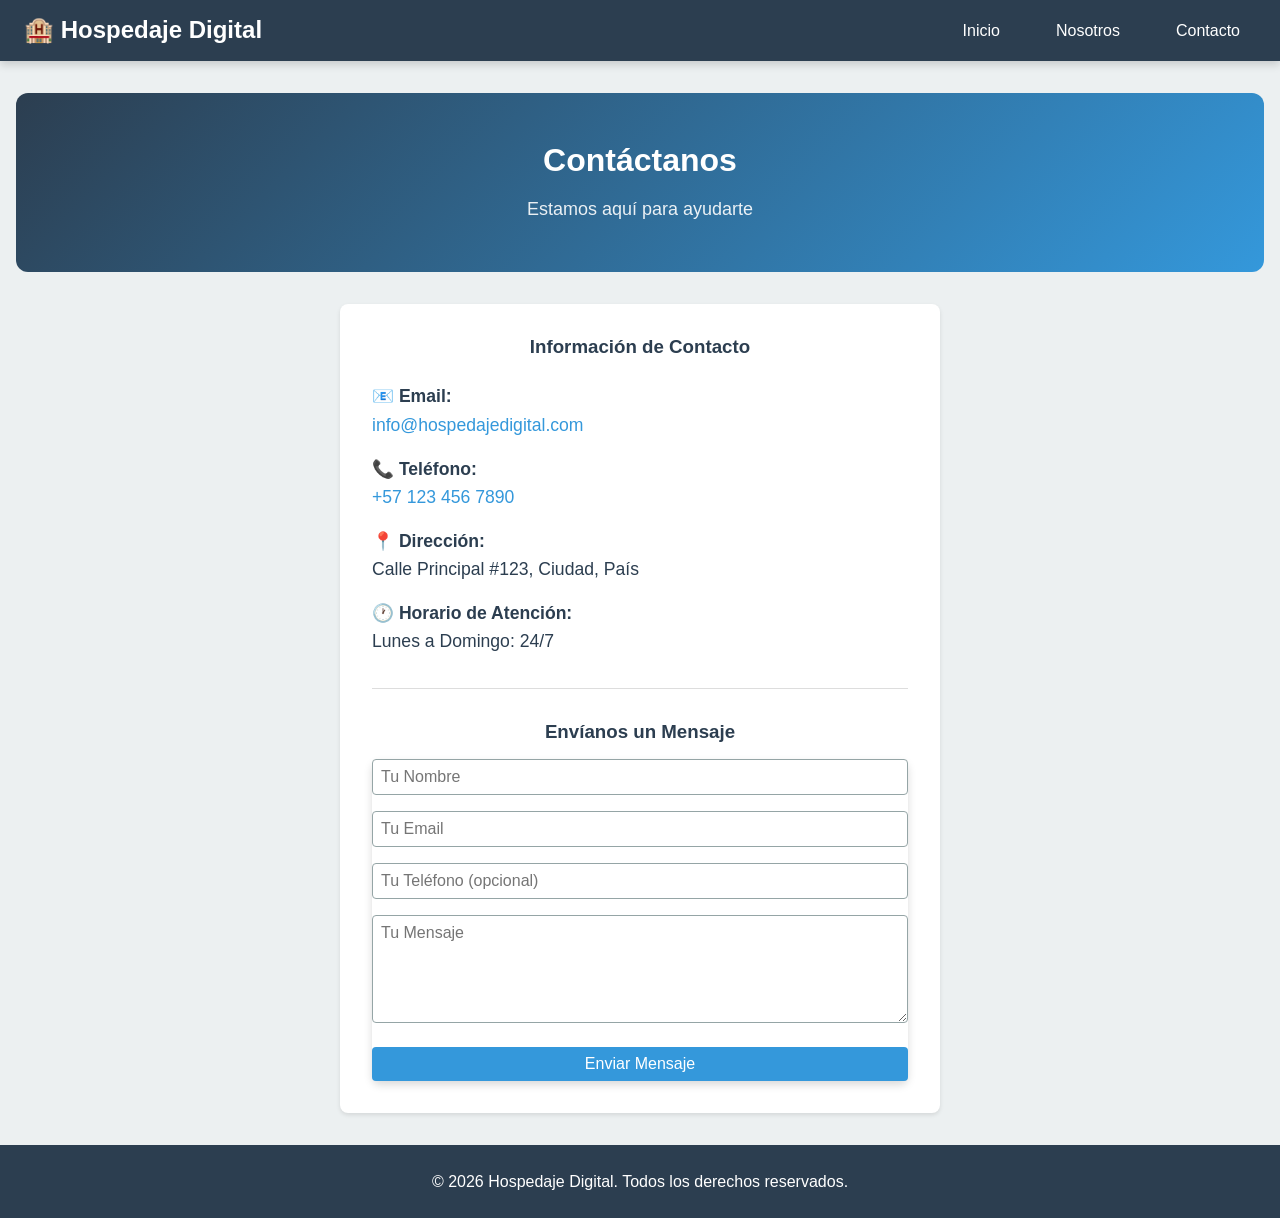
==== pages/contacto.html @ 1f8d95b9 "subir frontend" ====
<!DOCTYPE html>
<html lang="es">
<head>
    <meta charset="UTF-8">
    <meta name="viewport" content="width=device-width, initial-scale=1.0">
    <title>Contacto - Hospedaje Digital</title>
    
    <!-- Estilos CSS -->
    <link rel="stylesheet" href="../css/reset.css">
    <link rel="stylesheet" href="../css/variables.css">
    <link rel="stylesheet" href="../css/styles.css">
</head>
<body>
    <!-- Header y Navegación -->
    <header>
        <nav>
            <h1>🏨 Hospedaje Digital</h1>
            <ul>
                <li><a href="../index.html">Inicio</a></li>
                <li><a href="nosotros.html">Nosotros</a></li>
                <li><a href="contacto.html">Contacto</a></li>
            </ul>
        </nav>
    </header>

    <!-- Contenido Principal -->
    <main>
        <section class="hero">
            <h2>Contáctanos</h2>
            <p>Estamos aquí para ayudarte</p>
        </section>

        <section style="background: white; padding: 2rem; border-radius: 8px; box-shadow: 0 2px 4px rgba(0,0,0,0.1); max-width: 600px; margin: 0 auto;">
            <h3 style="color: #2c3e50; margin-bottom: 1.5rem; text-align: center;">Información de Contacto</h3>
            
            <div style="margin-bottom: 2rem;">
                <p style="margin-bottom: 1rem; font-size: 1.1rem;">
                    <strong style="color: #2c3e50;">📧 Email:</strong><br>
                    <a href="mailto:info@hospedajedigital.com" style="color: #3498db;">info@hospedajedigital.com</a>
                </p>
                
                <p style="margin-bottom: 1rem; font-size: 1.1rem;">
                    <strong style="color: #2c3e50;">📞 Teléfono:</strong><br>
                    <a href="tel:+571234567890" style="color: #3498db;">+57 123 456 7890</a>
                </p>
                
                <p style="margin-bottom: 1rem; font-size: 1.1rem;">
                    <strong style="color: #2c3e50;">📍 Dirección:</strong><br>
                    Calle Principal #123, Ciudad, País
                </p>
                
                <p style="margin-bottom: 1rem; font-size: 1.1rem;">
                    <strong style="color: #2c3e50;">🕐 Horario de Atención:</strong><br>
                    Lunes a Domingo: 24/7
                </p>
            </div>
            
            <hr style="margin: 2rem 0; border: none; border-top: 1px solid #ddd;">
            
            <h3 style="color: #2c3e50; margin-bottom: 1rem; text-align: center;">Envíanos un Mensaje</h3>
            
            <form id="form-contacto" style="padding: 0;">
                <input type="text" id="nombre" placeholder="Tu Nombre" required>
                <input type="email" id="email" placeholder="Tu Email" required>
                <input type="tel" id="telefono" placeholder="Tu Teléfono (opcional)">
                <textarea id="mensaje" placeholder="Tu Mensaje" rows="5" required></textarea>
                <button type="submit">Enviar Mensaje</button>
            </form>
        </section>
    </main>

    <!-- Footer -->
    <footer>
        <p>&copy; 2026 Hospedaje Digital. Todos los derechos reservados.</p>
    </footer>

    <!-- Scripts JavaScript -->
    <script src="../js/api.js"></script>
    <script src="../js/app.js"></script>
    <script src="../js/eventos.js"></script>
    
    <!-- Script específico para el formulario de contacto -->
    <script>
        document.getElementById('form-contacto').addEventListener('submit', function(e) {
            e.preventDefault();
            
            const nombre = document.getElementById('nombre').value;
            const email = document.getElementById('email').value;
            const telefono = document.getElementById('telefono').value;
            const mensaje = document.getElementById('mensaje').value;
            
            console.log('Formulario de contacto enviado:', { nombre, email, telefono, mensaje });
            
            alert(`¡Gracias ${nombre}! Tu mensaje ha sido enviado. Te contactaremos pronto a ${email}`);
            
            // Limpiar formulario
            this.reset();
        });
    </script>
</body>
</html>
---- css/variables.css ----
/* ============================================
   VARIABLES CSS - Configuración de diseño
   ============================================ */

:root {
    /* Colores Principales */
    --color-primary: #2c3e50;
    --color-secondary: #3498db;
    --color-accent: #e74c3c;
    --color-success: #27ae60;
    --color-warning: #f39c12;
    --color-info: #3498db;
    --color-danger: #e74c3c;
    
    /* Colores de Fondo */
    --color-background: #ecf0f1;
    --color-background-dark: #34495e;
    --color-white: #ffffff;
    --color-light-gray: #f8f9fa;
    --color-gray: #95a5a6;
    --color-dark-gray: #7f8c8d;
    
    /* Colores de Texto */
    --color-text: #2c3e50;
    --color-text-light: #7f8c8d;
    --color-text-white: #ffffff;
    
    /* Espaciado */
    --spacing-xs: 4px;
    --spacing-sm: 8px;
    --spacing-md: 16px;
    --spacing-lg: 24px;
    --spacing-xl: 32px;
    --spacing-xxl: 48px;
    
    /* Fuentes */
    --font-family: 'Arial', 'Helvetica', sans-serif;
    --font-family-heading: 'Georgia', serif;
    
    /* Tamaños de Fuente */
    --font-size-xs: 12px;
    --font-size-sm: 14px;
    --font-size-base: 16px;
    --font-size-lg: 18px;
    --font-size-xl: 20px;
    --font-size-xxl: 24px;
    --font-size-xxxl: 32px;
    --font-size-display: 48px;
    
    /* Pesos de Fuente */
    --font-weight-light: 300;
    --font-weight-normal: 400;
    --font-weight-medium: 500;
    --font-weight-semibold: 600;
    --font-weight-bold: 700;
    
    /* Bordes */
    --border-radius: 8px;
    --border-radius-sm: 4px;
    --border-radius-lg: 12px;
    --border-radius-xl: 16px;
    --border-radius-full: 9999px;
    
    /* Sombras */
    --shadow-xs: 0 1px 2px rgba(0, 0, 0, 0.05);
    --shadow-sm: 0 2px 4px rgba(0, 0, 0, 0.1);
    --shadow-md: 0 4px 8px rgba(0, 0, 0, 0.15);
    --shadow-lg: 0 8px 16px rgba(0, 0, 0, 0.2);
    --shadow-xl: 0 12px 24px rgba(0, 0, 0, 0.25);
    
    /* Transiciones */
    --transition-fast: 0.15s ease;
    --transition-base: 0.3s ease;
    --transition-slow: 0.5s ease;
    
    /* Anchos Máximos */
    --max-width-sm: 640px;
    --max-width-md: 768px;
    --max-width-lg: 1024px;
    --max-width-xl: 1280px;
    --max-width-xxl: 1536px;
    
    /* Z-index */
    --z-dropdown: 1000;
    --z-sticky: 1020;
    --z-fixed: 1030;
    --z-modal-backdrop: 1040;
    --z-modal: 1050;
    --z-popover: 1060;
    --z-tooltip: 1070;
}

/* Modo Oscuro (opcional) */
@media (prefers-color-scheme: dark) {
    :root {
        --color-background: #1a1a1a;
        --color-text: #f5f5f5;
        --color-white: #2c2c2c;
    }
}
---- css/styles.css ----
/* ============================================
   ESTILOS PRINCIPALES
   ============================================ */

/* Importar archivos base */
@import 'reset.css';
@import 'variables.css';

/* ============================================
   LAYOUT GENERAL
   ============================================ */

body {
    background-color: var(--color-background);
    color: var(--color-text);
    font-family: var(--font-family);
    min-height: 100vh;
    display: flex;
    flex-direction: column;
}

main {
    flex: 1;
    max-width: var(--max-width-xl);
    margin: 0 auto;
    padding: var(--spacing-xl) var(--spacing-md);
    width: 100%;
}

/* ============================================
   HEADER Y NAVEGACIÓN
   ============================================ */

header {
    background-color: var(--color-primary);
    color: var(--color-white);
    padding: var(--spacing-md) var(--spacing-lg);
    box-shadow: var(--shadow-md);
    position: sticky;
    top: 0;
    z-index: var(--z-sticky);
}

header nav {
    display: flex;
    justify-content: space-between;
    align-items: center;
    max-width: var(--max-width-xl);
    margin: 0 auto;
}

header nav h1 {
    font-size: var(--font-size-xxl);
    font-weight: var(--font-weight-bold);
}

header nav ul {
    display: flex;
    gap: var(--spacing-lg);
}

header nav a {
    color: var(--color-white);
    transition: color var(--transition-base);
    font-weight: var(--font-weight-medium);
    padding: var(--spacing-sm) var(--spacing-md);
    border-radius: var(--border-radius-sm);
}

header nav a:hover {
    color: var(--color-secondary);
    background-color: rgba(255, 255, 255, 0.1);
}

/* ============================================
   HERO SECTION
   ============================================ */

.hero {
    background: linear-gradient(135deg, var(--color-primary), var(--color-secondary));
    color: var(--color-white);
    text-align: center;
    padding: var(--spacing-xxl) var(--spacing-md);
    border-radius: var(--border-radius-lg);
    margin-bottom: var(--spacing-xl);
}

.hero h2 {
    font-size: var(--font-size-xxxl);
    margin-bottom: var(--spacing-md);
    font-weight: var(--font-weight-bold);
}

.hero p {
    font-size: var(--font-size-lg);
    opacity: 0.9;
}

/* ============================================
   SECCIONES
   ============================================ */

.habitaciones-section,
.clientes-section,
.reservas-section,
.servicios-section {
    margin-bottom: var(--spacing-xl);
}

.habitaciones-section h3,
.clientes-section h3,
.reservas-section h3,
.servicios-section h3 {
    font-size: var(--font-size-xl);
    margin-bottom: var(--spacing-lg);
    text-align: center;
    color: var(--color-primary);
}

/* ============================================
   GRIDS
   ============================================ */

.habitaciones-grid,
.clientes-grid,
.reservas-grid,
.servicios-grid {
    display: grid;
    grid-template-columns: repeat(auto-fill, minmax(300px, 1fr));
    gap: var(--spacing-lg);
    margin-top: var(--spacing-lg);
}

/* ============================================
   CARDS - HABITACIONES
   ============================================ */

.habitacion-card {
    background: var(--color-white);
    border-radius: var(--border-radius);
    box-shadow: var(--shadow-md);
    overflow: hidden;
    transition: transform var(--transition-base), box-shadow var(--transition-base);
    display: flex;
    flex-direction: column;
}

.habitacion-card:hover {
    transform: translateY(-5px);
    box-shadow: var(--shadow-lg);
}

.habitacion-imagen {
    width: 100%;
    height: 200px;
    overflow: hidden;
    background-color: var(--color-light-gray);
}

.habitacion-imagen img {
    width: 100%;
    height: 100%;
    object-fit: cover;
    transition: transform var(--transition-slow);
}

.habitacion-card:hover .habitacion-imagen img {
    transform: scale(1.05);
}

.habitacion-info {
    padding: var(--spacing-md);
    flex: 1;
    display: flex;
    flex-direction: column;
}

.habitacion-info h3 {
    font-size: var(--font-size-lg);
    margin-bottom: var(--spacing-sm);
    color: var(--color-primary);
}

.habitacion-info .descripcion {
    color: var(--color-text-light);
    margin-bottom: var(--spacing-md);
    font-size: var(--font-size-sm);
    flex: 1;
}

.habitacion-info .precio {
    font-size: var(--font-size-xl);
    font-weight: var(--font-weight-bold);
    color: var(--color-success);
    margin-bottom: var(--spacing-sm);
}

.habitacion-info .estado {
    display: inline-block;
    padding: var(--spacing-xs) var(--spacing-sm);
    border-radius: var(--border-radius-sm);
    font-size: var(--font-size-sm);
    font-weight: var(--font-weight-medium);
    margin-bottom: var(--spacing-md);
    text-transform: capitalize;
}

.estado.disponible {
    background-color: var(--color-success);
    color: var(--color-white);
}

.estado.ocupada {
    background-color: var(--color-accent);
    color: var(--color-white);
}

.estado.mantenimiento {
    background-color: var(--color-warning);
    color: var(--color-white);
}

.estado.confirmada {
    background-color: var(--color-info);
    color: var(--color-white);
}

.estado.cancelada {
    background-color: var(--color-danger);
    color: var(--color-white);
}

.btn-ver {
    width: 100%;
    padding: var(--spacing-sm) var(--spacing-md);
    background-color: var(--color-secondary);
    color: var(--color-white);
    border: none;
    border-radius: var(--border-radius-sm);
    cursor: pointer;
    font-size: var(--font-size-base);
    font-weight: var(--font-weight-medium);
    transition: background-color var(--transition-base);
}

.btn-ver:hover {
    background-color: var(--color-primary);
}

/* ============================================
   CARDS - CLIENTES
   ============================================ */

.cliente-card {
    background: var(--color-white);
    border-radius: var(--border-radius);
    box-shadow: var(--shadow-sm);
    padding: var(--spacing-md);
    transition: box-shadow var(--transition-base);
}

.cliente-card:hover {
    box-shadow: var(--shadow-md);
}

.cliente-card h3 {
    color: var(--color-primary);
    margin-bottom: var(--spacing-sm);
    font-size: var(--font-size-lg);
}

.cliente-card p {
    margin-bottom: var(--spacing-xs);
    color: var(--color-text-light);
    font-size: var(--font-size-sm);
}

.cliente-card strong {
    color: var(--color-text);
}

/* ============================================
   CARDS - RESERVAS
   ============================================ */

.reserva-card {
    background: var(--color-white);
    border-radius: var(--border-radius);
    box-shadow: var(--shadow-sm);
    padding: var(--spacing-md);
    border-left: 4px solid var(--color-secondary);
}

.reserva-card h3 {
    color: var(--color-primary);
    margin-bottom: var(--spacing-sm);
}

.reserva-card p {
    margin-bottom: var(--spacing-xs);
    font-size: var(--font-size-sm);
}

/* ============================================
   CARDS - SERVICIOS
   ============================================ */

.servicio-card {
    background: var(--color-white);
    border-radius: var(--border-radius);
    box-shadow: var(--shadow-sm);
    padding: var(--spacing-md);
    text-align: center;
    transition: transform var(--transition-base);
}

.servicio-card:hover {
    transform: translateY(-3px);
    box-shadow: var(--shadow-md);
}

.servicio-card h3 {
    color: var(--color-primary);
    margin-bottom: var(--spacing-sm);
}

.servicio-card .precio {
    font-size: var(--font-size-xl);
    font-weight: var(--font-weight-bold);
    color: var(--color-success);
    margin-top: var(--spacing-sm);
}

/* ============================================
   MENSAJES
   ============================================ */

.mensaje-vacio {
    text-align: center;
    padding: var(--spacing-xl);
    color: var(--color-text-light);
    font-size: var(--font-size-lg);
    grid-column: 1 / -1;
}

/* ============================================
   FOOTER
   ============================================ */

footer {
    background-color: var(--color-primary);
    color: var(--color-white);
    text-align: center;
    padding: var(--spacing-lg);
    margin-top: auto;
}

footer p {
    margin: 0;
}

/* ============================================
   FORMULARIOS
   ============================================ */

form {
    background: var(--color-white);
    padding: var(--spacing-lg);
    border-radius: var(--border-radius);
    box-shadow: var(--shadow-md);
    max-width: 600px;
    margin: 0 auto;
}

form input,
form textarea,
form select {
    width: 100%;
    margin-bottom: var(--spacing-md);
    padding: var(--spacing-sm);
    border: 1px solid var(--color-gray);
    border-radius: var(--border-radius-sm);
}

form button[type="submit"] {
    width: 100%;
    padding: var(--spacing-sm) var(--spacing-md);
    background-color: var(--color-secondary);
    color: var(--color-white);
    border: none;
    border-radius: var(--border-radius-sm);
    cursor: pointer;
    font-size: var(--font-size-base);
    font-weight: var(--font-weight-medium);
    transition: background-color var(--transition-base);
}

form button[type="submit"]:hover {
    background-color: var(--color-primary);
}

/* ============================================
   RESPONSIVE
   ============================================ */

@media (max-width: 768px) {
    .habitaciones-grid,
    .clientes-grid,
    .reservas-grid,
    .servicios-grid {
        grid-template-columns: 1fr;
    }
    
    header nav {
        flex-direction: column;
        gap: var(--spacing-md);
    }
    
    header nav ul {
        flex-direction: column;
        text-align: center;
        width: 100%;
    }
    
    .hero h2 {
        font-size: var(--font-size-xxl);
    }
    
    main {
        padding: var(--spacing-md);
    }
}

@media (max-width: 480px) {
    header nav h1 {
        font-size: var(--font-size-xl);
    }
    
    .hero {
        padding: var(--spacing-lg) var(--spacing-md);
    }
    
    .hero h2 {
        font-size: var(--font-size-xl);
    }
}
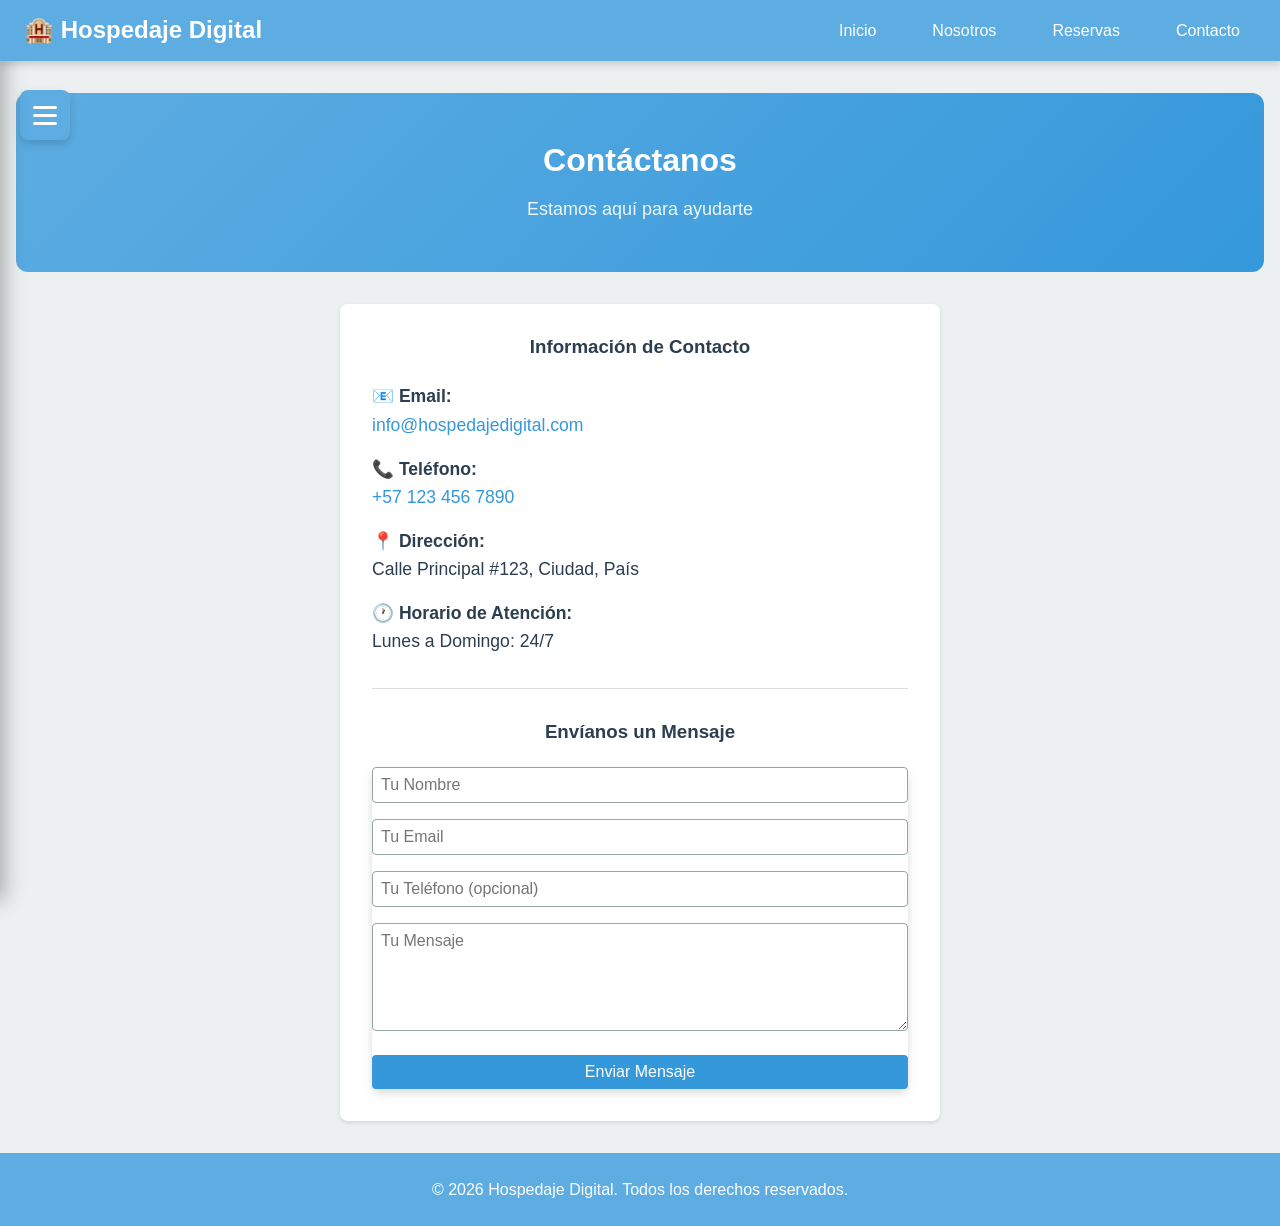
==== commit 227d767c: "fix: corregir eliminación de reservas y mejorar frontend - Corregir función de eliminación de reserv" ====
--- a/pages/contacto.html
+++ b/pages/contacto.html
@@ -11,17 +11,124 @@
     <link rel="stylesheet" href="../css/styles.css">
 </head>
 <body>
-    <!-- Header y Navegación -->
-    <header>
-        <nav>
-            <h1>🏨 Hospedaje Digital</h1>
+    <!-- ============================================
+         SIDEBAR - Menú Lateral
+    ============================================ -->
+    <button id="sidebar-toggle" class="sidebar-toggle" aria-label="Abrir menú">
+        <span class="hamburger"></span>
+    </button>
+
+    <aside id="sidebar" class="sidebar">
+        <div class="sidebar-header">
+            <h2>📊 MENU</h2>
+            <button id="sidebar-close" class="sidebar-close" aria-label="Cerrar menú">&times;</button>
+        </div>
+        
+        <nav class="sidebar-nav">
+            <h3>Tablas de Datos</h3>
             <ul>
-                <li><a href="../index.html">Inicio</a></li>
-                <li><a href="nosotros.html">Nosotros</a></li>
-                <li><a href="contacto.html">Contacto</a></li>
+                <li>
+                    <a href="#" onclick="cargarSeccion('habitaciones', event)">
+                        <span class="icon">🛏️</span>
+                        <span class="text">Habitaciones</span>
+                    </a>
+                </li>
+                <li>
+                    <a href="#" onclick="cargarSeccion('clientes', event)">
+                        <span class="icon">👥</span>
+                        <span class="text">Clientes</span>
+                    </a>
+                </li>
+                <li>
+                    <a href="#" onclick="cargarSeccion('reservas', event)">
+                        <span class="icon">📅</span>
+                        <span class="text">Reservas</span>
+                    </a>
+                </li>
+                <li>
+                    <a href="#" onclick="cargarSeccion('servicios', event)">
+                        <span class="icon">🧖</span>
+                        <span class="text">Servicios</span>
+                    </a>
+                </li>
             </ul>
         </nav>
-    </header>
+        
+        <!-- Sección de Miniaturas de Habitaciones -->
+        <div class="sidebar-gallery">
+            <h3>🏨 Habitaciones</h3>
+            <p class="gallery-subtitle">Vista rápida</p>
+            
+            <!-- Controles de visualización -->
+            <div class="gallery-controls">
+                <button id="gallery-grid-view" class="gallery-view-btn active" title="Vista Grid">
+                    <span>▦</span>
+                </button>
+                <button id="gallery-carousel-view" class="gallery-view-btn" title="Vista Carrusel">
+                    <span>◀▶</span>
+                </button>
+            </div>
+            
+            <!-- Contenedor Grid -->
+            <div id="habitaciones-gallery-grid" class="habitaciones-gallery-grid">
+                <p class="mensaje-vacio">Cargando...</p>
+            </div>
+            
+            <!-- Contenedor Carrusel -->
+            <div id="habitaciones-gallery-carousel" class="habitaciones-gallery-carousel hidden">
+                <button class="carousel-btn prev" onclick="moverCarrusel(-1)">❮</button>
+                <div class="carousel-track-container">
+                    <ul id="carousel-track" class="carousel-track">
+                        <!-- Las miniaturas se cargarán aquí -->
+                    </ul>
+                </div>
+                <button class="carousel-btn next" onclick="moverCarrusel(1)">❯</button>
+            </div>
+        </div>
+        
+        <!-- Sección de Clientes -->
+        <div class="sidebar-gallery clientes-section">
+            <h3>👥 Clientes</h3>
+            <p class="gallery-subtitle">Registro</p>
+            
+            <!-- Formulario de registro de clientes -->
+            <form id="form-registro-cliente" class="form-cliente-sidebar">
+                <input type="text" id="cliente-nombre" placeholder="Nombre" required>
+                <input type="email" id="cliente-email" placeholder="Email" required>
+                <input type="tel" id="cliente-telefono" placeholder="Teléfono" required>
+                <input type="text" id="cliente-direccion" placeholder="Dirección" required>
+                <button type="submit" class="btn-registrar-cliente">Registrar</button>
+            </form>
+            <div id="mensaje-registro-cliente" class="mensaje-registro"></div>
+            
+            <!-- Lista de clientes -->
+            <div id="clientes-gallery-grid" class="clientes-gallery-grid">
+                <p class="mensaje-vacio">Cargando...</p>
+            </div>
+        </div>
+        
+        <div class="sidebar-footer">
+            <p>Hospedaje Digital v1.0</p>
+        </div>
+    </aside>
+
+    <!-- Overlay oscuro cuando el sidebar está abierto -->
+    <div id="sidebar-overlay" class="sidebar-overlay"></div>
+
+    <!-- Wrapper para el contenido principal -->
+    <div id="main-wrapper" class="main-wrapper">
+        <!-- Header y Navegación -->
+        <header>
+            <nav>
+                <h1>🏨 Hospedaje Digital</h1>
+                <ul>
+                    <li><a href="../index.html">Inicio</a></li>
+                    <li><a href="nosotros.html">Nosotros</a></li>
+                    <li><a href="reservas.html">Reservas</a></li>
+                    <li><a href="contacto.html">Contacto</a></li>
+                </ul>
+            </nav>
+        </header>
 
     <!-- Contenido Principal -->
     <main>
@@ -30,36 +137,36 @@
             <p>Estamos aquí para ayudarte</p>
         </section>
 
-        <section style="background: white; padding: 2rem; border-radius: 8px; box-shadow: 0 2px 4px rgba(0,0,0,0.1); max-width: 600px; margin: 0 auto;">
-            <h3 style="color: #2c3e50; margin-bottom: 1.5rem; text-align: center;">Información de Contacto</h3>
-            
-            <div style="margin-bottom: 2rem;">
-                <p style="margin-bottom: 1rem; font-size: 1.1rem;">
-                    <strong style="color: #2c3e50;">📧 Email:</strong><br>
-                    <a href="mailto:info@hospedajedigital.com" style="color: #3498db;">info@hospedajedigital.com</a>
+        <section class="contact-card">
+            <h3 class="contact-card-title">Información de Contacto</h3>
+            
+            <div class="contact-info">
+                <p>
+                    <strong>📧 Email:</strong><br>
+                    <a href="mailto:info@hospedajedigital.com">info@hospedajedigital.com</a>
                 </p>
                 
-                <p style="margin-bottom: 1rem; font-size: 1.1rem;">
-                    <strong style="color: #2c3e50;">📞 Teléfono:</strong><br>
-                    <a href="tel:+571234567890" style="color: #3498db;">+57 123 456 7890</a>
+                <p>
+                    <strong>📞 Teléfono:</strong><br>
+                    <a href="tel:+571234567890">+57 123 456 7890</a>
                 </p>
                 
-                <p style="margin-bottom: 1rem; font-size: 1.1rem;">
-                    <strong style="color: #2c3e50;">📍 Dirección:</strong><br>
+                <p>
+                    <strong>📍 Dirección:</strong><br>
                     Calle Principal #123, Ciudad, País
                 </p>
                 
-                <p style="margin-bottom: 1rem; font-size: 1.1rem;">
-                    <strong style="color: #2c3e50;">🕐 Horario de Atención:</strong><br>
+                <p>
+                    <strong>🕐 Horario de Atención:</strong><br>
                     Lunes a Domingo: 24/7
                 </p>
             </div>
             
-            <hr style="margin: 2rem 0; border: none; border-top: 1px solid #ddd;">
-            
-            <h3 style="color: #2c3e50; margin-bottom: 1rem; text-align: center;">Envíanos un Mensaje</h3>
-            
-            <form id="form-contacto" style="padding: 0;">
+            <hr class="contact-divider">
+            
+            <h3 class="contact-card-title">Envíanos un Mensaje</h3>
+            
+            <form id="form-contacto" class="contact-form">
                 <input type="text" id="nombre" placeholder="Tu Nombre" required>
                 <input type="email" id="email" placeholder="Tu Email" required>
                 <input type="tel" id="telefono" placeholder="Tu Teléfono (opcional)">
@@ -69,15 +176,24 @@
         </section>
     </main>
 
+    <!-- Cierre del wrapper -->
+    </div>
+
     <!-- Footer -->
     <footer>
         <p>&copy; 2026 Hospedaje Digital. Todos los derechos reservados.</p>
     </footer>
 
     <!-- Scripts JavaScript -->
-    <script src="../js/api.js"></script>
-    <script src="../js/app.js"></script>
-    <script src="../js/eventos.js"></script>
+    <!-- ⭐ IMPORTANTE: Cargar en este orden -->
+    <script src="../js/config.js"></script>    <!-- Primero: Configuración -->
+    <script src="../js/constants.js"></script> <!-- Segundo: Constantes -->
+    <script src="../js/mock-data.js"></script> <!-- Tercero: Datos mock -->
+    <script src="../js/validation.js"></script> <!-- Cuarto: Validación -->
+    <script src="../js/notifications.js"></script> <!-- Quinto: Notificaciones -->
+    <script src="../js/api.js"></script>      <!-- Sexto: Funciones de API -->
+    <script src="../js/app.js"></script>      <!-- Séptimo: Lógica de la aplicación -->
+    <script src="../js/eventos.js"></script>  <!-- Octavo: Eventos y formularios -->
     
     <!-- Script específico para el formulario de contacto -->
     <script>
@@ -97,5 +213,86 @@
             this.reset();
         });
     </script>
+    
+    <!-- Script del Sidebar -->
+    <script>
+        // ============================================
+        // FUNCIONALIDAD DEL SIDEBAR
+        // ============================================
+        
+        const sidebar = document.getElementById('sidebar');
+        const toggle = document.getElementById('sidebar-toggle');
+        const closeBtn = document.getElementById('sidebar-close');
+        const overlay = document.getElementById('sidebar-overlay');
+        const mainWrapper = document.getElementById('main-wrapper');
+
+        // Abrir sidebar
+        function openSidebar() {
+            sidebar.classList.add('open');
+            overlay.classList.add('active');
+            mainWrapper.classList.add('sidebar-open');
+        }
+
+        // Cerrar sidebar
+        function closeSidebar() {
+            sidebar.classList.remove('open');
+            overlay.classList.remove('active');
+            mainWrapper.classList.remove('sidebar-open');
+        }
+
+        // Event listeners
+        if (toggle) {
+            toggle.addEventListener('click', openSidebar);
+        }
+        
+        if (closeBtn) {
+            closeBtn.addEventListener('click', closeSidebar);
+        }
+        
+        if (overlay) {
+            overlay.addEventListener('click', closeSidebar);
+        }
+
+        // Cerrar sidebar con tecla Escape
+        document.addEventListener('keydown', (e) => {
+            if (e.key === 'Escape' && sidebar.classList.contains('open')) {
+                closeSidebar();
+            }
+        });
+
+        // Función para cargar una sección desde el sidebar
+        function cargarSeccion(seccion, event) {
+            if (event) {
+                event.preventDefault();
+            }
+            
+            // Cerrar el sidebar
+            closeSidebar();
+            
+            // Redireccionar a la página principal
+            window.location.href = '../index.html';
+        }
+        
+        // ============================================
+        // INICIALIZAR GALERÍA DEL SIDEBAR
+        // ============================================
+        
+        // Cargar miniaturas en el sidebar
+        if (document.getElementById('habitaciones-gallery-grid')) {
+            cargarHabitacionesSidebar();
+            
+            // Configurar botones de cambio de vista
+            const gridViewBtn = document.getElementById('gallery-grid-view');
+            const carouselViewBtn = document.getElementById('gallery-carousel-view');
+            
+            if (gridViewBtn) {
+                gridViewBtn.addEventListener('click', () => cambiarVista('grid'));
+            }
+            
+            if (carouselViewBtn) {
+                carouselViewBtn.addEventListener('click', () => cambiarVista('carousel'));
+            }
+        }
+    </script>
 </body>
 </html>
--- a/css/variables.css
+++ b/css/variables.css
@@ -4,7 +4,7 @@
 
 :root {
     /* Colores Principales */
-    --color-primary: #2c3e50;
+    --color-primary: #5dade2;
     --color-secondary: #3498db;
     --color-accent: #e74c3c;
     --color-success: #27ae60;
--- a/css/styles.css
+++ b/css/styles.css
@@ -360,6 +360,101 @@
 }
 
 /* ============================================
+   SISTEMA DE NOTIFICACIONES TOAST
+   ============================================ */
+
+.toast-container {
+    position: fixed;
+    top: 20px;
+    right: 20px;
+    z-index: 9999;
+    display: flex;
+    flex-direction: column;
+    gap: 10px;
+    max-width: 400px;
+}
+
+.toast {
+    display: flex;
+    align-items: center;
+    gap: 12px;
+    padding: 16px 20px;
+    border-radius: 8px;
+    box-shadow: 0 4px 12px rgba(0, 0, 0, 0.15);
+    background-color: var(--color-white);
+    transform: translateX(120%);
+    transition: transform 0.3s ease;
+}
+
+.toast.show {
+    transform: translateX(0);
+}
+
+.toast-success {
+    border-left: 4px solid var(--color-success);
+}
+
+.toast-error {
+    border-left: 4px solid var(--color-danger);
+}
+
+.toast-warning {
+    border-left: 4px solid var(--color-warning);
+}
+
+.toast-info {
+    border-left: 4px solid var(--color-info);
+}
+
+.toast-icon {
+    font-size: 20px;
+}
+
+.toast-message {
+    flex: 1;
+    font-size: var(--font-size-sm);
+    color: var(--color-text);
+}
+
+.toast-close {
+    background: none;
+    border: none;
+    font-size: 20px;
+    cursor: pointer;
+    color: var(--color-gray);
+    padding: 0;
+    line-height: 1;
+}
+
+.toast-close:hover {
+    color: var(--color-text);
+}
+
+/* ============================================
+   VALIDACIÓN DE FORMULARIOS
+   ============================================ */
+
+.input-error {
+    border-color: var(--color-danger) !important;
+    background-color: rgba(231, 76, 60, 0.05);
+}
+
+.error-message {
+    color: var(--color-danger);
+    font-size: var(--font-size-xs);
+    margin-top: -var(--spacing-sm);
+    margin-bottom: var(--spacing-sm);
+    display: flex;
+    align-items: center;
+    gap: var(--spacing-xs);
+}
+
+.error-message::before {
+    content: '⚠️';
+    font-size: 12px;
+}
+
+/* ============================================
    FORMULARIOS
    ============================================ */
 
@@ -400,6 +495,772 @@
 }
 
 /* ============================================
+   SIDEBAR - Menú Lateral
+   ============================================ */
+
+/* Botón toggle del sidebar */
+.sidebar-toggle {
+    position: fixed;
+    top: 90px;
+    left: 20px;
+    z-index: 1001;
+    width: 50px;
+    height: 50px;
+    background-color: var(--color-primary);
+    border: none;
+    border-radius: 8px;
+    cursor: pointer;
+    display: flex;
+    align-items: center;
+    justify-content: center;
+    box-shadow: var(--shadow-md);
+    transition: transform var(--transition-base), background-color var(--transition-base);
+}
+
+.sidebar-toggle:hover {
+    background-color: var(--color-secondary);
+    transform: scale(1.05);
+}
+
+/* Hamburger icon */
+.hamburger {
+    width: 24px;
+    height: 3px;
+    background-color: var(--color-white);
+    border-radius: 3px;
+    position: relative;
+    transition: background-color var(--transition-base);
+}
+
+.hamburger::before,
+.hamburger::after {
+    content: '';
+    position: absolute;
+    width: 24px;
+    height: 3px;
+    background-color: var(--color-white);
+    border-radius: 3px;
+    left: 0;
+    transition: transform var(--transition-base);
+}
+
+.hamburger::before {
+    top: -8px;
+}
+
+.hamburger::after {
+    top: 8px;
+}
+
+/* Sidebar */
+.sidebar {
+    position: fixed;
+    top: 0;
+    left: -280px;
+    width: 280px;
+    height: 100vh;
+    background: linear-gradient(180deg, var(--color-primary) 0%, #1a252f 100%);
+    z-index: 1002;
+    transition: left var(--transition-base);
+    display: flex;
+    flex-direction: column;
+    box-shadow: 4px 0 20px rgba(0, 0, 0, 0.3);
+    overflow-y: auto;
+}
+
+.sidebar.open {
+    left: 0;
+}
+
+/* Header del sidebar */
+.sidebar-header {
+    padding: var(--spacing-lg);
+    display: flex;
+    justify-content: space-between;
+    align-items: center;
+    border-bottom: 1px solid rgba(255, 255, 255, 0.1);
+}
+
+.sidebar-header h2 {
+    color: #ffffff;
+    font-size: var(--font-size-xl);
+    margin: 0;
+}
+
+.sidebar-close {
+    background: none;
+    border: none;
+    color: var(--color-white);
+    font-size: 28px;
+    cursor: pointer;
+    padding: 0;
+    line-height: 1;
+    transition: transform var(--transition-base);
+}
+
+.sidebar-close:hover {
+    transform: scale(1.2);
+}
+
+/* Navegación del sidebar */
+.sidebar-nav {
+    padding: var(--spacing-md);
+    flex: 1;
+}
+
+.sidebar-nav h3 {
+    color: rgba(255, 255, 255, 0.6);
+    font-size: var(--font-size-sm);
+    text-transform: uppercase;
+    letter-spacing: 1px;
+    margin-bottom: var(--spacing-md);
+    padding-left: var(--spacing-sm);
+}
+
+.sidebar-nav ul {
+    list-style: none;
+    padding: 0;
+    margin: 0;
+}
+
+.sidebar-nav li {
+    margin-bottom: var(--spacing-xs);
+}
+
+.sidebar-nav a {
+    display: flex;
+    align-items: center;
+    padding: var(--spacing-sm) var(--spacing-md);
+    color: rgba(255, 255, 255, 0.8);
+    text-decoration: none;
+    border-radius: var(--border-radius-sm);
+    transition: all var(--transition-base);
+}
+
+.sidebar-nav a:hover {
+    background-color: rgba(255, 255, 255, 0.1);
+    color: var(--color-white);
+    transform: translateX(5px);
+}
+
+.sidebar-nav a .icon {
+    font-size: 20px;
+    margin-right: var(--spacing-sm);
+    width: 30px;
+    text-align: center;
+}
+
+.sidebar-nav a .text {
+    font-size: var(--font-size-base);
+    font-weight: var(--font-weight-medium);
+}
+
+/* Footer del sidebar */
+.sidebar-footer {
+    padding: var(--spacing-md);
+    border-top: 1px solid rgba(255, 255, 255, 0.1);
+    text-align: center;
+}
+
+.sidebar-footer p {
+    color: rgba(255, 255, 255, 0.5);
+    font-size: var(--font-size-sm);
+    margin: 0;
+}
+
+/* ============================================
+   GALERÍA DE MINIATURAS EN SIDEBAR
+   ============================================ */
+
+.sidebar-gallery {
+    padding: var(--spacing-md);
+    border-top: 1px solid rgba(255, 255, 255, 0.1);
+    margin-top: var(--spacing-md);
+}
+
+.sidebar-gallery h3 {
+    color: var(--color-white);
+    font-size: var(--font-size-base);
+    margin-bottom: var(--spacing-xs);
+}
+
+.gallery-subtitle {
+    color: rgba(255, 255, 255, 0.6);
+    font-size: 12px;
+    margin-bottom: var(--spacing-sm);
+}
+
+/* Controles de visualización */
+.gallery-controls {
+    display: flex;
+    gap: var(--spacing-xs);
+    margin-bottom: var(--spacing-sm);
+}
+
+.gallery-view-btn {
+    background: rgba(255, 255, 255, 0.1);
+    border: none;
+    color: var(--color-white);
+    padding: 6px 10px;
+    border-radius: 4px;
+    cursor: pointer;
+    font-size: 14px;
+    transition: all 0.3s ease;
+}
+
+.gallery-view-btn:hover {
+    background: rgba(255, 255, 255, 0.2);
+}
+
+.gallery-view-btn.active {
+    background: var(--color-accent);
+    color: var(--color-white);
+}
+
+/* Vista Grid */
+.habitaciones-gallery-grid {
+    display: grid;
+    grid-template-columns: repeat(2, 1fr);
+    gap: var(--spacing-sm);
+    max-height: 300px;
+    overflow-y: auto;
+    padding-right: 4px;
+}
+
+/* Scrollbar personalizada */
+.habitaciones-gallery-grid::-webkit-scrollbar {
+    width: 6px;
+}
+
+.habitaciones-gallery-grid::-webkit-scrollbar-track {
+    background: rgba(255, 255, 255, 0.1);
+    border-radius: 3px;
+}
+
+.habitaciones-gallery-grid::-webkit-scrollbar-thumb {
+    background: rgba(255, 255, 255, 0.3);
+    border-radius: 3px;
+}
+
+.gallery-item {
+    background: rgba(255, 255, 255, 0.05);
+    border-radius: 8px;
+    overflow: hidden;
+    cursor: pointer;
+    transition: all 0.3s ease;
+    border: 2px solid transparent;
+}
+
+.gallery-item:hover {
+    transform: scale(1.05);
+    border-color: var(--color-accent);
+    box-shadow: 0 4px 12px rgba(0, 0, 0, 0.3);
+}
+
+.gallery-item img {
+    width: 100%;
+    height: 70px;
+    object-fit: cover;
+    display: block;
+}
+
+.gallery-item-info {
+    padding: 6px;
+}
+
+.gallery-item-info h4 {
+    color: var(--color-white);
+    font-size: 11px;
+    margin: 0;
+    white-space: nowrap;
+    overflow: hidden;
+    text-overflow: ellipsis;
+}
+
+.gallery-item-info p {
+    color: rgba(255, 255, 255, 0.6);
+    font-size: 10px;
+    margin: 2px 0 0 0;
+}
+
+.gallery-item-info .precio {
+    color: var(--color-accent);
+    font-weight: bold;
+}
+
+/* Vista Carrusel */
+.habitaciones-gallery-carousel {
+    position: relative;
+    display: flex;
+    align-items: center;
+    gap: var(--spacing-xs);
+}
+
+.carousel-track-container {
+    flex: 1;
+    overflow: hidden;
+}
+
+.carousel-track {
+    display: flex;
+    list-style: none;
+    padding: 0;
+    margin: 0;
+    transition: transform 0.3s ease;
+}
+
+.carousel-slide {
+    min-width: 100%;
+    padding: 0 4px;
+}
+
+.carousel-slide .gallery-item {
+    max-width: 100%;
+}
+
+.carousel-btn {
+    background: rgba(255, 255, 255, 0.1);
+    border: none;
+    color: var(--color-white);
+    padding: 8px;
+    border-radius: 50%;
+    cursor: pointer;
+    font-size: 12px;
+    transition: all 0.3s ease;
+    flex-shrink: 0;
+}
+
+.carousel-btn:hover {
+    background: var(--color-accent);
+    transform: scale(1.1);
+}
+
+/* Mensaje cuando no hay habitaciones */
+.sidebar-gallery .mensaje-vacio {
+    color: rgba(255, 255, 255, 0.5);
+    font-size: 12px;
+    text-align: center;
+    padding: var(--spacing-md);
+}
+
+/* ============================================
+   ESTILOS PARA CLIENTES EN SIDEBAR
+   ============================================ */
+
+.clientes-gallery-grid {
+    display: flex;
+    flex-direction: column;
+    gap: var(--spacing-xs);
+    max-height: 200px;
+    overflow-y: auto;
+    padding-right: 4px;
+}
+
+/* Scrollbar personalizada */
+.clientes-gallery-grid::-webkit-scrollbar {
+    width: 6px;
+}
+
+.clientes-gallery-grid::-webkit-scrollbar-track {
+    background: rgba(255, 255, 255, 0.1);
+    border-radius: 3px;
+}
+
+.clientes-gallery-grid::-webkit-scrollbar-thumb {
+    background: rgba(255, 255, 255, 0.3);
+    border-radius: 3px;
+}
+
+.cliente-item {
+    background: rgba(255, 255, 255, 0.05);
+    border-radius: 6px;
+    padding: 8px;
+    cursor: pointer;
+    transition: all 0.3s ease;
+}
+
+.cliente-item:hover {
+    background: rgba(255, 255, 255, 0.1);
+}
+
+.cliente-item-info {
+    display: flex;
+    flex-direction: column;
+    gap: 2px;
+}
+
+.cliente-item-info h4 {
+    color: var(--color-white);
+    font-size: 12px;
+    margin: 0;
+    white-space: nowrap;
+    overflow: hidden;
+    text-overflow: ellipsis;
+}
+
+.cliente-item-info p {
+    color: rgba(255, 255, 255, 0.6);
+    font-size: 10px;
+    margin: 0;
+}
+
+/* Formulario de registro de clientes en sidebar */
+.form-cliente-sidebar {
+    display: flex !important;
+    flex-direction: column;
+    gap: 8px;
+    margin-bottom: 15px;
+    padding: 15px;
+    background: rgba(255, 255, 255, 0.1);
+    border-radius: 8px;
+    visibility: visible !important;
+    opacity: 1 !important;
+}
+
+.form-cliente-sidebar input {
+    padding: 10px 12px !important;
+    border: 1px solid rgba(255, 255, 255, 0.5) !important;
+    border-radius: 6px;
+    font-size: 14px;
+    width: 100%;
+    height: 42px !important;
+    min-height: 42px;
+    box-sizing: border-box;
+    background: rgba(255, 255, 255, 0.9) !important;
+    color: #333 !important;
+    display: block !important;
+    visibility: visible !important;
+    opacity: 1 !important;
+}
+
+.form-cliente-sidebar input::placeholder {
+    color: #333;
+}
+
+.form-cliente-sidebar input:focus {
+    outline: none;
+    border-color: var(--color-primary);
+}
+
+.btn-registrar-cliente {
+    padding: 12px 20px !important;
+    background: #2ecc71 !important;
+    color: white !important;
+    border: none !important;
+    border-radius: 6px;
+    cursor: pointer;
+    font-size: 16px;
+    font-weight: bold;
+    transition: background 0.2s;
+    visibility: visible !important;
+    opacity: 1 !important;
+    display: block !important;
+    height: auto;
+}
+
+.btn-registrar-cliente:hover {
+    background: var(--color-primary-dark);
+}
+
+.mensaje-registro {
+    padding: 8px;
+    border-radius: 4px;
+    margin-bottom: 10px;
+    font-size: 0.8rem;
+    text-align: center;
+}
+
+.mensaje-registro.exito {
+    background: #d4edda;
+    color: #155724;
+}
+
+.mensaje-registro.error {
+    background: #f8d7da;
+    color: #721c24;
+}
+
+/* Responsive */
+@media (max-width: 768px) {
+    .habitaciones-gallery-grid {
+        grid-template-columns: repeat(2, 1fr);
+    }
+    
+    .gallery-item img {
+        height: 60px;
+    }
+}
+
+@media (max-width: 480px) {
+    .habitaciones-gallery-grid {
+        grid-template-columns: 1fr;
+    }
+}
+
+/* Overlay oscuro */
+.sidebar-overlay {
+    position: fixed;
+    top: 0;
+    left: 0;
+    width: 100vw;
+    height: 100vh;
+    background-color: rgba(0, 0, 0, 0.5);
+    z-index: 1000;
+    opacity: 0;
+    visibility: hidden;
+    transition: opacity var(--transition-base), visibility var(--transition-base);
+}
+
+.sidebar-overlay.active {
+    opacity: 1;
+    visibility: visible;
+}
+
+/* Ajuste del contenido principal cuando el sidebar está abierto */
+.main-wrapper {
+    transition: margin-left var(--transition-base);
+}
+
+.main-wrapper.sidebar-open {
+    margin-left: 280px;
+}
+
+/* Responsive */
+@media (max-width: 768px) {
+    .sidebar-toggle {
+        top: 80px;
+        left: 15px;
+        width: 45px;
+        height: 45px;
+    }
+    
+    .sidebar {
+        width: 100%;
+        left: -100%;
+    }
+    
+    .main-wrapper.sidebar-open {
+        margin-left: 0;
+    }
+}
+
+/* ============================================
+   ESTILOS PARA LAS SECCIONES DEL SIDEBAR
+   ============================================ */
+
+.clientes-section,
+.reservas-section,
+.servicios-section {
+    padding: var(--spacing-lg);
+    max-width: 1200px;
+    margin: 0 auto;
+}
+
+.clientes-section h3,
+.reservas-section h3,
+.servicios-section h3 {
+    color: var(--color-primary);
+    font-size: var(--font-size-2xl);
+    margin-bottom: var(--spacing-lg);
+    text-align: center;
+}
+
+.clientes-grid,
+.servicios-grid {
+    display: grid;
+    grid-template-columns: repeat(auto-fill, minmax(280px, 1fr));
+    gap: var(--spacing-md);
+}
+
+.reservas-grid {
+    display: grid;
+    grid-template-columns: repeat(auto-fill, minmax(300px, 1fr));
+    gap: var(--spacing-md);
+}
+
+/* ============================================
+   TARJETAS DE RESERVAS
+   ============================================ */
+
+.reserva-card {
+    background: var(--color-white);
+    border-radius: var(--border-radius-lg);
+    box-shadow: var(--shadow-md);
+    padding: var(--spacing-lg);
+    transition: var(--transition-fast);
+    border: 1px solid var(--color-border);
+}
+
+.reserva-card:hover {
+    transform: translateY(-2px);
+    box-shadow: var(--shadow-lg);
+}
+
+.reserva-card h3 {
+    color: var(--color-primary);
+    font-size: var(--font-size-xl);
+    margin-bottom: var(--spacing-md);
+    border-bottom: 2px solid var(--color-primary-light);
+    padding-bottom: var(--spacing-sm);
+}
+
+.reserva-card p {
+    margin: var(--spacing-xs) 0;
+    color: var(--color-text);
+    line-height: 1.5;
+}
+
+.reserva-card p strong {
+    color: var(--color-text-dark);
+    font-weight: 600;
+}
+
+.reserva-card .estado {
+    display: inline-block;
+    padding: var(--spacing-xs) var(--spacing-sm);
+    border-radius: var(--border-radius-sm);
+    font-size: var(--font-size-sm);
+    font-weight: 600;
+    text-transform: uppercase;
+    margin-top: var(--spacing-sm);
+}
+
+.reserva-card .estado.pendiente {
+    background-color: var(--color-warning-light);
+    color: var(--color-warning-dark);
+}
+
+.reserva-card .estado.confirmada {
+    background-color: var(--color-success-light);
+    color: var(--color-success-dark);
+}
+
+.reserva-card .estado.cancelada {
+    background-color: var(--color-error-light);
+    color: var(--color-error-dark);
+}
+
+/* Estilos para los items del resumen de reserva */
+.resumen-reserva {
+    background: #f8f9fa;
+    padding: var(--spacing-md);
+    border-radius: var(--border-radius-sm);
+    margin-bottom: var(--spacing-md);
+}
+
+.resumen-reserva h4 {
+    color: var(--color-primary);
+    margin-bottom: var(--spacing-sm);
+    font-size: var(--font-size-lg);
+}
+
+.resumen-item p {
+    margin-bottom: var(--spacing-xs);
+    color: var(--color-text);
+}
+
+.resumen-item .total {
+    font-size: var(--font-size-xl);
+    font-weight: var(--font-weight-bold);
+    color: var(--color-success);
+    margin-top: var(--spacing-sm);
+    padding-top: var(--spacing-sm);
+    border-top: 2px solid var(--color-success);
+}
+
+/* Formulario de reserva */
+.form-reserva {
+    max-width: 800px;
+}
+
+.form-reserva fieldset {
+    border: 1px solid var(--color-gray);
+    border-radius: var(--border-radius-sm);
+    padding: var(--spacing-md);
+    margin-bottom: var(--spacing-md);
+    background: var(--color-white);
+}
+
+.form-reserva legend {
+    color: var(--color-primary);
+    font-weight: var(--font-weight-bold);
+    padding: 0 var(--spacing-sm);
+}
+
+.form-group {
+    margin-bottom: var(--spacing-md);
+}
+
+.form-group label {
+    display: block;
+    margin-bottom: var(--spacing-xs);
+    color: var(--color-text);
+    font-weight: var(--font-weight-medium);
+}
+
+.form-group input,
+.form-group select,
+.form-group textarea {
+    width: 100%;
+    padding: var(--spacing-sm);
+    border: 1px solid var(--color-gray);
+    border-radius: var(--border-radius-sm);
+    font-size: var(--font-size-base);
+    transition: border-color var(--transition-base);
+}
+
+.form-group input:focus,
+.form-group select:focus,
+.form-group textarea:focus {
+    outline: none;
+    border-color: var(--color-secondary);
+    box-shadow: 0 0 0 3px rgba(52, 152, 219, 0.1);
+}
+
+.form-row {
+    display: grid;
+    grid-template-columns: 1fr 1fr;
+    gap: var(--spacing-md);
+}
+
+@media (max-width: 600px) {
+    .form-row {
+        grid-template-columns: 1fr;
+    }
+}
+
+.info-habitacion {
+    background: #e8f4f8;
+    padding: var(--spacing-md);
+    border-radius: var(--border-radius-sm);
+    margin-top: var(--spacing-sm);
+    border-left: 4px solid var(--color-secondary);
+}
+
+.info-habitacion p {
+    margin-bottom: var(--spacing-xs);
+    color: var(--color-text);
+}
+
+.btn-reservar {
+    width: 100%;
+    padding: var(--spacing-md);
+    background: linear-gradient(135deg, var(--color-success) 0%, #27ae60 100%);
+    color: var(--color-white);
+    border: none;
+    border-radius: var(--border-radius-sm);
+    font-size: var(--font-size-lg);
+    font-weight: var(--font-weight-bold);
+    cursor: pointer;
+    transition: all var(--transition-base);
+}
+
+.btn-reservar:hover {
+    transform: translateY(-2px);
+    box-shadow: 0 4px 12px rgba(39, 174, 96, 0.4);
+}
+
+/* ============================================
    RESPONSIVE
    ============================================ */
 
@@ -444,3 +1305,25 @@
         font-size: var(--font-size-xl);
     }
 }
+/* Estilos para botones de cliente */ .cliente-acciones { margin-top: 10px; display: flex; gap: 10px; } .btn-editar, .btn-eliminar { padding: 5px 10px; border: none; border-radius: 4px; cursor: pointer; font-size: 14px; } .btn-editar { background-color: #4CAF50; color: white; } .btn-eliminar { background-color: #f44336; color: white; } .btn-editar:hover { background-color: #45a049; } .btn-eliminar:hover { background-color: #da190b; }
+
+/* Estilos para botones de reserva */
+.reserva-acciones {
+    margin-top: 15px;
+    display: flex;
+    gap: 10px;
+    justify-content: flex-end;
+} /* Modal */ .modal { display: none; position: fixed; z-index: 1000; left: 0; top: 0; width: 100%; height: 100%; background-color: rgba(0,0,0,0.5); } .modal-content { background-color: #fefefe; margin: 15% auto; padding: 20px; border: 1px solid #888; width: 80%; max-width: 500px; border-radius: 8px; } .close { color: #aaa; float: right; font-size: 28px; font-weight: bold; cursor: pointer; } .close:hover { color: black; } .form-group { margin-bottom: 15px; } .form-group label { display: block; margin-bottom: 5px; font-weight: bold; } .form-group input { width: 100%; padding: 8px; border: 1px solid #ddd; border-radius: 4px; box-sizing: border-box; } .btn-guardar { background-color: #4CAF50; color: white; padding: 10px 20px; border: none; border-radius: 4px; cursor: pointer; } .btn-guardar:hover { background-color: #45a049; } .mensaje-editar { margin-top: 10px; padding: 10px; border-radius: 4px; } .mensaje-editar.exito { background-color: #d4edda; color: #155724; } .mensaje-editar.error { background-color: #f8d7da; color: #721c24; }
+
+/* Helpers */
+.hidden { display: none !important; }
+
+/* Contacto */
+.contact-card { background-color: #ffffff; padding: 2rem; border-radius: 8px; box-shadow: 0 2px 4px rgba(0,0,0,0.1); max-width: 600px; margin: 0 auto; }
+.contact-card-title { color: #2c3e50; margin-bottom: 1.5rem; text-align: center; }
+.contact-info { margin-bottom: 2rem; }
+.contact-info p { margin-bottom: 1rem; font-size: 1.1rem; }
+.contact-info strong { color: #2c3e50; }
+.contact-info a { color: #3498db; }
+.contact-divider { margin: 2rem 0; border: none; border-top: 1px solid #ddd; }
+.contact-form { padding: 0; }
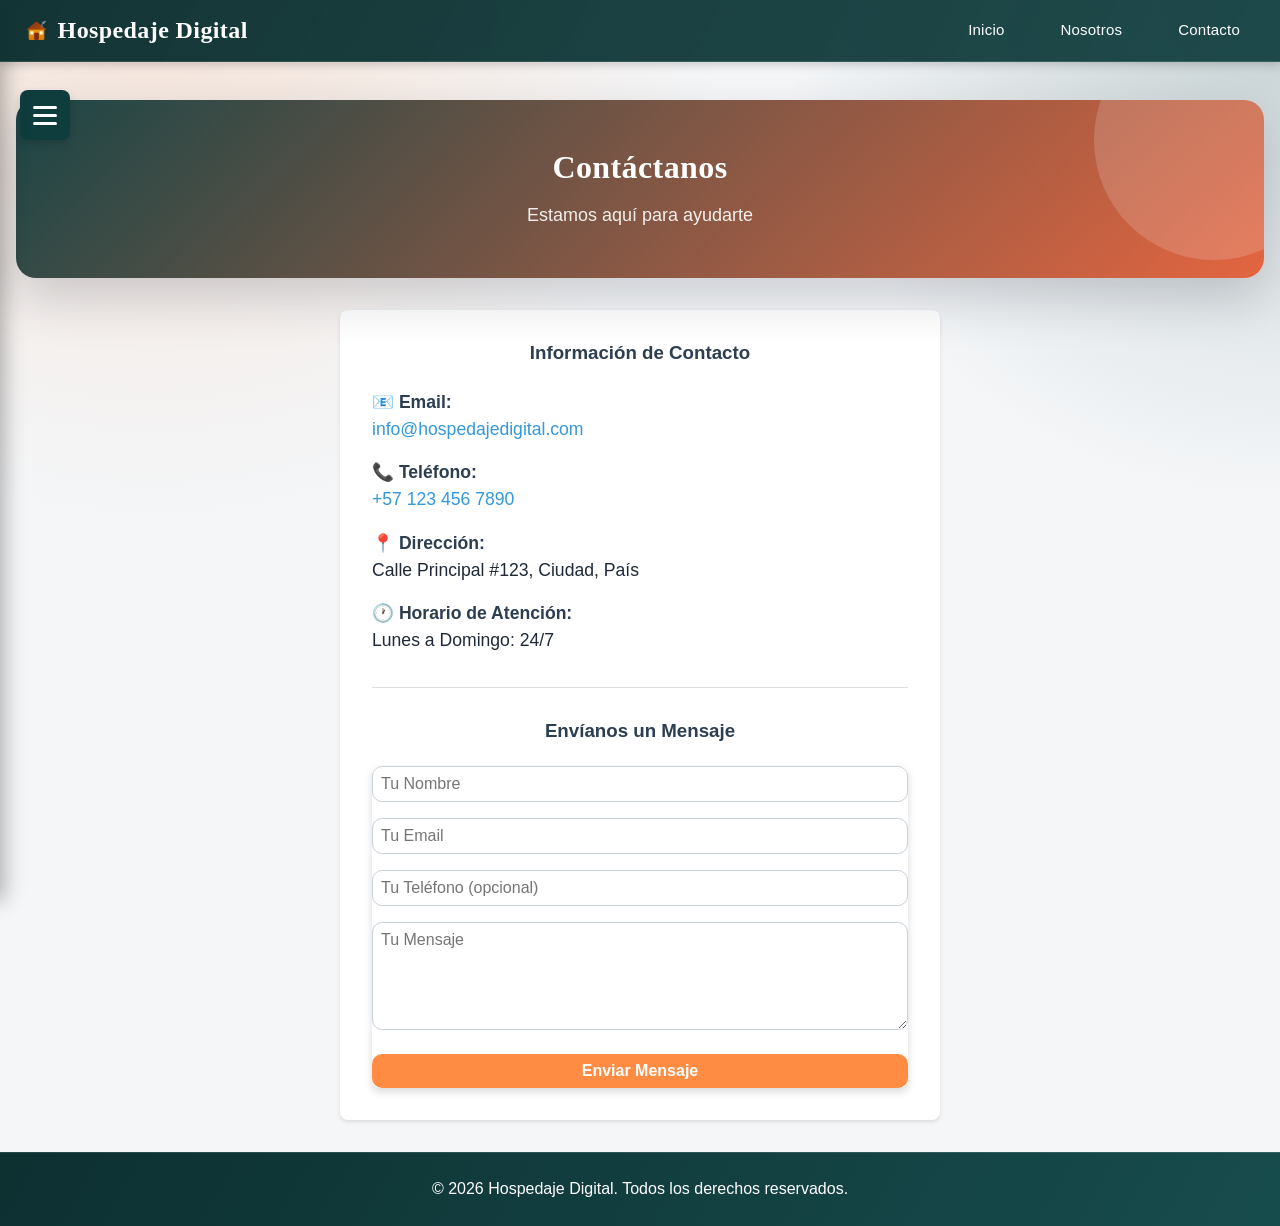
==== commit 188b11c2: "subir todas las actualizaciones" ====
--- a/pages/contacto.html
+++ b/pages/contacto.html
@@ -25,30 +25,23 @@
         </div>
         
         <nav class="sidebar-nav">
-            <h3>Tablas de Datos</h3>
             <ul>
                 <li>
-                    <a href="#" onclick="cargarSeccion('habitaciones', event)">
+                    <a href="../index.html#seccion-administrar-habitaciones">
                         <span class="icon">🛏️</span>
-                        <span class="text">Habitaciones</span>
+                        <span class="text">Administrar habitaciones</span>
                     </a>
                 </li>
                 <li>
-                    <a href="#" onclick="cargarSeccion('clientes', event)">
-                        <span class="icon">👥</span>
-                        <span class="text">Clientes</span>
+                    <a href="../index.html#seccion-administrar-servicios">
+                        <span class="icon">☕</span>
+                        <span class="text">Administrar servicios</span>
                     </a>
                 </li>
                 <li>
                     <a href="#" onclick="cargarSeccion('reservas', event)">
                         <span class="icon">📅</span>
                         <span class="text">Reservas</span>
-                    </a>
-                </li>
-                <li>
-                    <a href="#" onclick="cargarSeccion('servicios', event)">
-                        <span class="icon">🧖</span>
-                        <span class="text">Servicios</span>
                     </a>
                 </li>
             </ul>
@@ -89,18 +82,6 @@
         <!-- Sección de Clientes -->
         <div class="sidebar-gallery clientes-section">
             <h3>👥 Clientes</h3>
-            <p class="gallery-subtitle">Registro</p>
-            
-            <!-- Formulario de registro de clientes -->
-            <form id="form-registro-cliente" class="form-cliente-sidebar">
-                <input type="text" id="cliente-nombre" placeholder="Nombre" required>
-                <input type="email" id="cliente-email" placeholder="Email" required>
-                <input type="tel" id="cliente-telefono" placeholder="Teléfono" required>
-                <input type="text" id="cliente-direccion" placeholder="Dirección" required>
-                <button type="submit" class="btn-registrar-cliente">Registrar</button>
-            </form>
-            <div id="mensaje-registro-cliente" class="mensaje-registro"></div>
-            
             <!-- Lista de clientes -->
             <div id="clientes-gallery-grid" class="clientes-gallery-grid">
                 <p class="mensaje-vacio">Cargando...</p>
@@ -120,11 +101,10 @@
         <!-- Header y Navegación -->
         <header>
             <nav>
-                <h1>🏨 Hospedaje Digital</h1>
+                <h1><img src="../assets/images/cabana.svg" alt="Cabaña" class="header-brand-icon"> Hospedaje Digital</h1>
                 <ul>
                     <li><a href="../index.html">Inicio</a></li>
                     <li><a href="nosotros.html">Nosotros</a></li>
-                    <li><a href="reservas.html">Reservas</a></li>
                     <li><a href="contacto.html">Contacto</a></li>
                 </ul>
             </nav>
--- a/css/variables.css
+++ b/css/variables.css
@@ -4,25 +4,35 @@
 
 :root {
     /* Colores Principales */
-    --color-primary: #5dade2;
-    --color-secondary: #3498db;
-    --color-accent: #e74c3c;
-    --color-success: #27ae60;
-    --color-warning: #f39c12;
-    --color-info: #3498db;
-    --color-danger: #e74c3c;
+    --color-primary: #0f3d3e;
+    --color-primary-dark: #0a2d2e;
+    --color-primary-light: #c9e5df;
+    --color-secondary: #ff8c42;
+    --color-accent: #e4572e;
+    --color-success: #2f9e44;
+    --color-warning: #d08c00;
+    --color-info: #1d4ed8;
+    --color-danger: #b42318;
+    --color-success-light: #dff5e6;
+    --color-success-dark: #1f7a34;
+    --color-warning-light: #fff3cf;
+    --color-warning-dark: #8a5a00;
+    --color-error-light: #fde2e1;
+    --color-error-dark: #8f1d1a;
     
     /* Colores de Fondo */
-    --color-background: #ecf0f1;
+    --color-background: #f4f6f8;
     --color-background-dark: #34495e;
     --color-white: #ffffff;
-    --color-light-gray: #f8f9fa;
-    --color-gray: #95a5a6;
-    --color-dark-gray: #7f8c8d;
+    --color-light-gray: #eef1f4;
+    --color-gray: #a2acb4;
+    --color-dark-gray: #667085;
+    --color-border: #d7dde3;
     
     /* Colores de Texto */
-    --color-text: #2c3e50;
-    --color-text-light: #7f8c8d;
+    --color-text: #1f2937;
+    --color-text-dark: #101828;
+    --color-text-light: #667085;
     --color-text-white: #ffffff;
     
     /* Espaciado */
@@ -34,8 +44,8 @@
     --spacing-xxl: 48px;
     
     /* Fuentes */
-    --font-family: 'Arial', 'Helvetica', sans-serif;
-    --font-family-heading: 'Georgia', serif;
+    --font-family: 'Sora', 'Segoe UI', sans-serif;
+    --font-family-heading: 'Fraunces', 'Times New Roman', serif;
     
     /* Tamaños de Fuente */
     --font-size-xs: 12px;
@@ -93,8 +103,18 @@
 /* Modo Oscuro (opcional) */
 @media (prefers-color-scheme: dark) {
     :root {
-        --color-background: #1a1a1a;
-        --color-text: #f5f5f5;
-        --color-white: #2c2c2c;
+        --color-background: #111827;
+        --color-background-dark: #0b1220;
+        --color-white: #1f2937;
+        --color-light-gray: #334155;
+        --color-gray: #94a3b8;
+        --color-dark-gray: #cbd5e1;
+        --color-border: #475569;
+
+        --color-text: #f8fafc;
+        --color-text-dark: #ffffff;
+        --color-text-light: #d1d9e6;
+
+        --color-primary-light: #315f61;
     }
 }
--- a/css/styles.css
+++ b/css/styles.css
@@ -47,16 +47,94 @@
     align-items: center;
     max-width: var(--max-width-xl);
     margin: 0 auto;
+    gap: var(--spacing-md);
 }
 
 header nav h1 {
     font-size: var(--font-size-xxl);
     font-weight: var(--font-weight-bold);
+    display: inline-flex;
+    align-items: center;
+    gap: 0.55rem;
+}
+
+.header-brand-icon {
+    width: 1.55rem;
+    height: 1.55rem;
+    object-fit: contain;
+    flex: 0 0 auto;
 }
 
 header nav ul {
     display: flex;
     gap: var(--spacing-lg);
+}
+
+.btn-contraste {
+    background: rgba(255, 255, 255, 0.14);
+    color: var(--color-white);
+    border: 1px solid rgba(255, 255, 255, 0.35);
+    border-radius: var(--border-radius-full);
+    padding: 0.55rem 0.95rem;
+    cursor: pointer;
+    font-size: 0.82rem;
+    font-weight: var(--font-weight-semibold);
+    letter-spacing: 0.01em;
+    transition: background-color var(--transition-base), transform var(--transition-base), border-color var(--transition-base);
+    white-space: nowrap;
+}
+
+.btn-contraste:hover {
+    background: rgba(255, 255, 255, 0.24);
+    border-color: rgba(255, 255, 255, 0.6);
+    transform: translateY(-1px);
+}
+
+.btn-contraste.activo {
+    background: #ffd54d;
+    color: #1f2937;
+    border-color: #ffe082;
+}
+
+body.high-contrast {
+    --color-background: #ffffff;
+    --color-white: #ffffff;
+    --color-light-gray: #f2f4f7;
+    --color-border: #5b6473;
+    --color-text: #101828;
+    --color-text-dark: #0a0f1f;
+    --color-text-light: #344054;
+}
+
+body.high-contrast .hero {
+    background: linear-gradient(135deg, #0b1f2e, #b45309);
+}
+
+body.high-contrast .sidebar {
+    background: linear-gradient(180deg, #0b1f2e 0%, #111827 100%);
+}
+
+body.high-contrast .crud-habitaciones-subtitle,
+body.high-contrast .crud-habitaciones-note,
+body.high-contrast .habitacion-info .descripcion,
+body.high-contrast .crud-habitaciones-descripcion,
+body.high-contrast .mensaje-vacio,
+body.high-contrast .toast-message {
+    color: #243043;
+}
+
+body.high-contrast input,
+body.high-contrast textarea,
+body.high-contrast select {
+    border-color: #667085 !important;
+    color: #111827 !important;
+    background: #ffffff !important;
+}
+
+body.high-contrast input::placeholder,
+body.high-contrast textarea::placeholder {
+    color: #344054;
+    opacity: 1;
 }
 
 header nav a {
@@ -97,12 +175,18 @@
 }
 
 /* ============================================
+   HELPERS
+   ============================================ */
+
+.hidden {
+    display: none !important;
+}
+
+/* ============================================
    SECCIONES
    ============================================ */
 
 .habitaciones-section,
-.clientes-section,
-.reservas-section,
 .servicios-section {
     margin-bottom: var(--spacing-xl);
 }
@@ -122,13 +206,27 @@
    ============================================ */
 
 .habitaciones-grid,
-.clientes-grid,
-.reservas-grid,
 .servicios-grid {
     display: grid;
     grid-template-columns: repeat(auto-fill, minmax(300px, 1fr));
     gap: var(--spacing-lg);
     margin-top: var(--spacing-lg);
+}
+
+
+.habitacion-selector-row {
+    display: flex;
+    gap: 10px;
+    align-items: center;
+}
+
+.btn-recargar-habitaciones {
+    padding: 5px 10px;
+    background: #007bff;
+    color: white;
+    border: none;
+    border-radius: 4px;
+    cursor: pointer;
 }
 
 /* ============================================
@@ -248,57 +346,848 @@
 }
 
 /* ============================================
-   CARDS - CLIENTES
-   ============================================ */
-
-.cliente-card {
+   CRUD - HABITACIONES
+   ============================================ */
+
+.crud-habitaciones-section {
+    margin-bottom: var(--spacing-xl);
+}
+
+.crud-habitaciones-header {
+    display: flex;
+    justify-content: space-between;
+    gap: var(--spacing-lg);
+    align-items: flex-start;
+    margin-bottom: var(--spacing-lg);
+    padding: var(--spacing-lg);
+    background: linear-gradient(135deg, #ffffff 0%, #f8fbff 100%);
+    border: 1px solid #e2e8f0;
+    border-radius: var(--border-radius-lg);
+    box-shadow: var(--shadow-sm);
+}
+
+.crud-habitaciones-header h3 {
+    font-size: var(--font-size-xxl);
+    color: var(--color-primary);
+    margin-bottom: var(--spacing-xs);
+}
+
+.crud-habitaciones-subtitle,
+.crud-habitaciones-note {
+    color: var(--color-text-light);
+    margin: 0;
+    line-height: 1.6;
+}
+
+.crud-habitaciones-actions {
+    display: flex;
+    flex-wrap: wrap;
+    gap: 0.75rem;
+    justify-content: flex-end;
+}
+
+.btn-accion-crud {
+    padding: 0.85rem 1rem;
+    border: none;
+    border-radius: 10px;
+    cursor: pointer;
+    font-weight: 700;
+    transition: transform var(--transition-base), box-shadow var(--transition-base), opacity var(--transition-base);
+}
+
+.btn-accion-crud:hover {
+    transform: translateY(-1px);
+}
+
+.btn-accion-principal {
+    background: linear-gradient(135deg, var(--color-primary) 0%, var(--color-secondary) 100%);
+    color: var(--color-white);
+    box-shadow: 0 10px 24px rgba(37, 99, 235, 0.2);
+}
+
+.btn-accion-secundaria {
+    background: var(--color-light-gray);
+    color: var(--color-text);
+}
+
+.crud-habitaciones-summary {
+    display: grid;
+    grid-template-columns: repeat(3, minmax(0, 1fr));
+    gap: var(--spacing-md);
+    margin-bottom: var(--spacing-lg);
+}
+
+.crud-habitaciones-toolbar {
+    display: flex;
+    align-items: center;
+    justify-content: space-between;
+    gap: var(--spacing-md);
+    margin-bottom: var(--spacing-md);
+    position: relative;
+    z-index: 1205;
+}
+
+.crud-habitaciones-summary article {
     background: var(--color-white);
-    border-radius: var(--border-radius);
+    border: 1px solid #e2e8f0;
+    border-radius: var(--border-radius-lg);
+    padding: var(--spacing-md);
     box-shadow: var(--shadow-sm);
-    padding: var(--spacing-md);
-    transition: box-shadow var(--transition-base);
-}
-
-.cliente-card:hover {
-    box-shadow: var(--shadow-md);
-}
-
-.cliente-card h3 {
+}
+
+.crud-habitaciones-summary span {
+    display: block;
+    color: var(--color-text-light);
+    font-size: var(--font-size-sm);
+    margin-bottom: var(--spacing-xs);
+}
+
+.crud-habitaciones-summary strong {
+    font-size: 2rem;
+    color: var(--color-primary);
+}
+
+.crud-habitaciones-layout {
+    display: grid;
+    grid-template-columns: minmax(280px, 360px) minmax(0, 1fr);
+    gap: var(--spacing-lg);
+}
+
+.crud-habitaciones-panel {
+    background: var(--color-white);
+    border: 1px solid #e2e8f0;
+    border-radius: var(--border-radius-lg);
+    padding: var(--spacing-lg);
+    box-shadow: var(--shadow-sm);
+}
+
+.crud-habitaciones-panel h4 {
+    font-size: var(--font-size-xl);
     color: var(--color-primary);
     margin-bottom: var(--spacing-sm);
-    font-size: var(--font-size-lg);
-}
-
-.cliente-card p {
-    margin-bottom: var(--spacing-xs);
+}
+
+.crud-habitaciones-form {
+    display: grid;
+    gap: var(--spacing-md);
+    margin-top: var(--spacing-md);
+}
+
+.crud-habitaciones-form label {
+    display: grid;
+    gap: 0.5rem;
+    color: var(--color-text);
+    font-weight: 600;
+    font-size: var(--font-size-sm);
+}
+
+.crud-habitaciones-form input,
+.crud-habitaciones-form textarea,
+.crud-habitaciones-form select,
+.crud-habitaciones-filtros input,
+.crud-habitaciones-filtros select {
+    width: 100%;
+    padding: 0.9rem 1rem;
+    border: 1px solid #cbd5e1;
+    border-radius: 10px;
+    background: var(--color-white);
+    color: var(--color-text);
+    font: inherit;
+}
+
+.crud-habitaciones-form textarea {
+    min-height: 112px;
+    resize: vertical;
+}
+
+.crud-habitaciones-form input:focus,
+.crud-habitaciones-form textarea:focus,
+.crud-habitaciones-form select:focus,
+.crud-habitaciones-filtros input:focus,
+.crud-habitaciones-filtros select:focus {
+    outline: none;
+    border-color: var(--color-secondary);
+    box-shadow: 0 0 0 3px rgba(37, 99, 235, 0.12);
+}
+
+.crud-habitaciones-form-actions {
+    display: flex;
+    flex-wrap: wrap;
+    gap: 0.75rem;
+}
+
+.crud-habitaciones-mensaje {
+    margin-top: var(--spacing-md);
+    min-height: 1.5rem;
     color: var(--color-text-light);
     font-size: var(--font-size-sm);
-}
-
-.cliente-card strong {
+    position: relative;
+    z-index: 1206;
+    display: inline-flex;
+    align-items: center;
+    padding: 0.5rem 0.75rem;
+    border-radius: 10px;
+    background: rgba(255, 255, 255, 0.98);
+    box-shadow: 0 10px 24px rgba(15, 23, 42, 0.12);
+}
+
+.crud-habitaciones-mensaje.exito {
+    color: var(--color-success);
+}
+
+.crud-habitaciones-mensaje.error {
+    color: var(--color-danger);
+}
+
+.crud-habitaciones-preview {
+    margin-top: 0.25rem;
+    border: 1px dashed #cbd5e1;
+    border-radius: 12px;
+    padding: 0.75rem;
+    background: #f8fafc;
+}
+
+.crud-habitaciones-preview p {
+    margin: 0 0 0.5rem;
+    color: var(--color-text-light);
+    font-size: var(--font-size-sm);
+}
+
+.crud-habitaciones-preview img {
+    width: 100%;
+    max-height: 190px;
+    object-fit: cover;
+    border-radius: 10px;
+    border: 1px solid #e2e8f0;
+    background: #fff;
+}
+
+.crud-habitaciones-panel-lista {
+    overflow: hidden;
+    grid-column: 1 / -1;
+}
+
+.crud-modal {
+    position: fixed;
+    inset: 0;
+    z-index: 1200;
+    display: grid;
+    place-items: center;
+    background: rgba(15, 23, 42, 0.55);
+    padding: 1rem;
+}
+
+.crud-modal-content {
+    width: min(620px, 100%);
+    max-height: 84vh;
+    overflow: auto;
+    background: #fff;
+    border-radius: 16px;
+    border: 1px solid #e2e8f0;
+    box-shadow: 0 24px 48px rgba(15, 23, 42, 0.25);
+    padding: var(--spacing-lg);
+    position: relative;
+}
+
+.crud-modal-content .crud-habitaciones-mensaje,
+.crud-modal-content .crud-servicios-mensaje {
+    margin: 0.75rem 0 0.25rem;
+    width: 100%;
+}
+
+.crud-modal-close {
+    position: absolute;
+    top: 0.6rem;
+    right: 0.8rem;
+    border: none;
+    background: transparent;
+    font-size: 2rem;
+    line-height: 1;
+    cursor: pointer;
+    color: #64748b;
+}
+
+.crud-modal-close:hover {
+    color: #0f172a;
+}
+
+body.modal-open {
+    overflow: hidden;
+}
+
+.crud-habitaciones-lista-top {
+    display: flex;
+    justify-content: space-between;
+    gap: var(--spacing-md);
+    align-items: flex-start;
+    margin-bottom: var(--spacing-md);
+}
+
+.crud-habitaciones-filtros {
+    display: flex;
+    gap: 0.75rem;
+    flex-wrap: wrap;
+    justify-content: flex-end;
+}
+
+.crud-habitaciones-filtros input {
+    min-width: 240px;
+}
+
+.crud-habitaciones-tabla-wrap {
+    overflow: auto;
+    border: 1px solid #e2e8f0;
+    border-radius: 14px;
+    background: #fff;
+}
+
+.crud-habitaciones-tabla {
+    width: 100%;
+    min-width: 920px;
+    border-collapse: collapse;
+}
+
+.crud-habitaciones-tabla thead th {
+    background: #f8fafc;
+    color: var(--color-primary);
+    text-align: left;
+    padding: 1rem;
+    font-size: 0.8rem;
+    text-transform: uppercase;
+    letter-spacing: 0.04em;
+    border-bottom: 1px solid #e2e8f0;
+}
+
+.crud-habitaciones-tabla tbody td {
+    padding: 1rem;
+    border-bottom: 1px solid #edf2f7;
+    vertical-align: top;
     color: var(--color-text);
 }
 
-/* ============================================
-   CARDS - RESERVAS
-   ============================================ */
-
-.reserva-card {
+.crud-habitaciones-tabla tbody tr:hover {
+    background: #f8fafc;
+}
+
+.crud-habitaciones-imagen {
+    width: 96px;
+    height: 70px;
+    border-radius: 12px;
+    overflow: hidden;
+    background: var(--color-light-gray);
+    display: grid;
+    place-items: center;
+    color: var(--color-text-light);
+    font-size: var(--font-size-xs);
+    text-align: center;
+    padding: 0.5rem;
+}
+
+.crud-habitaciones-imagen img {
+    width: 100%;
+    height: 100%;
+    object-fit: cover;
+}
+
+.crud-habitaciones-nombre {
+    font-weight: 700;
+    color: var(--color-primary);
+    margin-bottom: 0.35rem;
+}
+
+.crud-habitaciones-descripcion {
+    color: var(--color-text-light);
+    font-size: var(--font-size-sm);
+    line-height: 1.5;
+}
+
+.crud-habitaciones-acciones {
+    display: flex;
+    flex-wrap: wrap;
+    gap: 0.5rem;
+}
+
+.crud-estado-control {
+    display: flex;
+    flex-direction: column;
+    gap: 0.5rem;
+    align-items: flex-start;
+}
+
+.switch-estado {
+    position: relative;
+    display: inline-flex;
+    width: 48px;
+    height: 28px;
+}
+
+.switch-estado input {
+    opacity: 0;
+    width: 0;
+    height: 0;
+}
+
+.switch-slider {
+    position: absolute;
+    inset: 0;
+    background: #ef4444;
+    border-radius: 999px;
+    transition: background-color var(--transition-base);
+    cursor: pointer;
+}
+
+.switch-slider::before {
+    content: '';
+    position: absolute;
+    width: 22px;
+    height: 22px;
+    left: 3px;
+    top: 3px;
+    border-radius: 50%;
+    background: #fff;
+    box-shadow: 0 2px 8px rgba(0, 0, 0, 0.2);
+    transition: transform var(--transition-base);
+}
+
+.switch-estado input:checked + .switch-slider {
+    background: #22c55e;
+}
+
+.switch-estado input:checked + .switch-slider::before {
+    transform: translateX(20px);
+}
+
+.switch-estado input:disabled + .switch-slider {
+    opacity: 0.6;
+    cursor: wait;
+}
+
+.btn-mini {
+    padding: 0.55rem 0.75rem;
+    border: none;
+    border-radius: 8px;
+    cursor: pointer;
+    font-size: 0.85rem;
+    font-weight: 700;
+}
+
+.btn-mini-editar {
+    background: #dbeafe;
+    color: #1d4ed8;
+}
+
+.btn-mini-eliminar {
+    background: #fee2e2;
+    color: #b91c1c;
+}
+
+.pagination-controls {
+    display: flex;
+    align-items: center;
+    justify-content: center;
+    gap: 0.75rem;
+    margin-top: 0.9rem;
+    padding: 0.65rem 0.8rem;
+    border: 1px solid #e2e8f0;
+    border-radius: 10px;
+    background: #ffffff;
+}
+
+.pagination-info {
+    font-size: 0.9rem;
+    color: #475569;
+    font-weight: 600;
+}
+
+.pagination-btn {
+    border: 1px solid #cbd5e1;
+    background: #f8fafc;
+    color: #0f172a;
+    border-radius: 8px;
+    padding: 0.4rem 0.7rem;
+    font-size: 0.85rem;
+    font-weight: 700;
+    cursor: pointer;
+    transition: background-color var(--transition-base), border-color var(--transition-base);
+}
+
+.pagination-btn:hover:not(:disabled) {
+    background: #e2e8f0;
+    border-color: #94a3b8;
+}
+
+.pagination-btn:disabled {
+    opacity: 0.45;
+    cursor: not-allowed;
+}
+
+.estado.estado-disponible {
+    background: var(--color-success);
+    color: var(--color-white);
+}
+
+.estado.estado-no-disponible {
+    background: var(--color-warning);
+    color: var(--color-white);
+}
+
+@media (max-width: 1024px) {
+    .crud-habitaciones-header,
+    .crud-habitaciones-lista-top {
+        flex-direction: column;
+    }
+
+    .crud-habitaciones-actions,
+    .crud-habitaciones-filtros {
+        width: 100%;
+        justify-content: flex-start;
+    }
+
+    .crud-habitaciones-layout {
+        grid-template-columns: 1fr;
+    }
+}
+
+@media (max-width: 720px) {
+    .crud-habitaciones-summary {
+        grid-template-columns: 1fr;
+    }
+
+    .crud-habitaciones-filtros input,
+    .crud-habitaciones-filtros select {
+        min-width: 100%;
+    }
+
+    .crud-habitaciones-tabla {
+        min-width: 760px;
+    }
+}
+
+/* ============================================
+   CRUD - SERVICIOS (Similar a Habitaciones)
+   ============================================ */
+
+.crud-servicios-section {
+    margin-bottom: var(--spacing-xl);
+}
+
+.crud-servicios-header {
+    display: flex;
+    justify-content: space-between;
+    gap: var(--spacing-lg);
+    align-items: flex-start;
+    margin-bottom: var(--spacing-lg);
+    padding: var(--spacing-lg);
+    background: linear-gradient(135deg, #ffffff 0%, #fff5f0 100%);
+    border: 1px solid #e2e8f0;
+    border-radius: var(--border-radius-lg);
+    box-shadow: var(--shadow-sm);
+}
+
+.crud-servicios-header h3 {
+    font-size: var(--font-size-xxl);
+    color: #c2410c;
+    margin-bottom: var(--spacing-xs);
+}
+
+.crud-servicios-subtitle,
+.crud-servicios-note {
+    color: var(--color-text-light);
+    margin: 0;
+    line-height: 1.6;
+}
+
+.crud-servicios-actions {
+    display: flex;
+    flex-wrap: wrap;
+    gap: 0.75rem;
+    justify-content: flex-end;
+}
+
+.crud-servicios-summary {
+    display: grid;
+    grid-template-columns: repeat(3, minmax(0, 1fr));
+    gap: var(--spacing-md);
+    margin-bottom: var(--spacing-lg);
+}
+
+.crud-servicios-toolbar {
+    display: flex;
+    align-items: center;
+    justify-content: space-between;
+    gap: var(--spacing-md);
+    margin-bottom: var(--spacing-md);
+    position: relative;
+    z-index: 1205;
+}
+
+.crud-servicios-summary article {
     background: var(--color-white);
-    border-radius: var(--border-radius);
+    border: 1px solid #e2e8f0;
+    border-radius: var(--border-radius-lg);
+    padding: var(--spacing-md);
     box-shadow: var(--shadow-sm);
-    padding: var(--spacing-md);
-    border-left: 4px solid var(--color-secondary);
-}
-
-.reserva-card h3 {
-    color: var(--color-primary);
+}
+
+.crud-servicios-summary span {
+    display: block;
+    color: var(--color-text-light);
+    font-size: var(--font-size-sm);
+    margin-bottom: var(--spacing-xs);
+}
+
+.crud-servicios-summary strong {
+    font-size: 2rem;
+    color: #c2410c;
+}
+
+.crud-servicios-layout {
+    display: grid;
+    grid-template-columns: minmax(280px, 360px) minmax(0, 1fr);
+    gap: var(--spacing-lg);
+}
+
+.crud-servicios-panel {
+    background: var(--color-white);
+    border: 1px solid #e2e8f0;
+    border-radius: var(--border-radius-lg);
+    padding: var(--spacing-lg);
+    box-shadow: var(--shadow-sm);
+}
+
+.crud-servicios-panel h4 {
+    font-size: var(--font-size-xl);
+    color: #c2410c;
     margin-bottom: var(--spacing-sm);
 }
 
-.reserva-card p {
-    margin-bottom: var(--spacing-xs);
+.crud-servicios-form {
+    display: grid;
+    gap: var(--spacing-md);
+    margin-top: var(--spacing-md);
+}
+
+.crud-servicios-form label {
+    display: grid;
+    gap: 0.5rem;
+    color: var(--color-text);
+    font-weight: 600;
     font-size: var(--font-size-sm);
+}
+
+.crud-servicios-form input,
+.crud-servicios-form textarea,
+.crud-servicios-form select,
+.crud-servicios-filtros input,
+.crud-servicios-filtros select {
+    width: 100%;
+    padding: 0.9rem 1rem;
+    border: 1px solid #cbd5e1;
+    border-radius: 10px;
+    background: var(--color-white);
+    color: var(--color-text);
+    font: inherit;
+}
+
+.crud-servicios-form textarea {
+    min-height: 112px;
+    resize: vertical;
+}
+
+.crud-servicios-form input:focus,
+.crud-servicios-form textarea:focus,
+.crud-servicios-form select:focus,
+.crud-servicios-filtros input:focus,
+.crud-servicios-filtros select:focus {
+    outline: none;
+    border-color: #c2410c;
+    box-shadow: 0 0 0 3px rgba(194, 65, 12, 0.12);
+}
+
+.crud-servicios-form-actions {
+    display: flex;
+    flex-wrap: wrap;
+    gap: 0.75rem;
+}
+
+.crud-servicios-mensaje {
+    margin-top: var(--spacing-md);
+    min-height: 1.5rem;
+    color: var(--color-text-light);
+    font-size: var(--font-size-sm);
+    position: relative;
+    z-index: 1206;
+    display: inline-flex;
+    align-items: center;
+    padding: 0.5rem 0.75rem;
+    border-radius: 10px;
+    background: rgba(255, 255, 255, 0.98);
+    box-shadow: 0 10px 24px rgba(15, 23, 42, 0.12);
+}
+
+.crud-servicios-mensaje.exito {
+    color: var(--color-success);
+}
+
+.crud-servicios-mensaje.error {
+    color: var(--color-danger);
+}
+
+.crud-servicios-panel-lista {
+    overflow: hidden;
+    grid-column: 1 / -1;
+}
+
+.crud-servicios-lista-top {
+    display: flex;
+    justify-content: space-between;
+    gap: var(--spacing-md);
+    align-items: flex-start;
+    margin-bottom: var(--spacing-md);
+}
+
+.crud-servicios-filtros {
+    display: flex;
+    gap: 0.75rem;
+    flex-wrap: wrap;
+    justify-content: flex-end;
+}
+
+.crud-servicios-filtros input {
+    min-width: 240px;
+}
+
+.crud-servicios-tabla-wrap {
+    overflow: auto;
+    border: 1px solid #e2e8f0;
+    border-radius: 14px;
+    background: #fff;
+}
+
+.crud-servicios-tabla {
+    width: 100%;
+    min-width: 900px;
+    border-collapse: collapse;
+}
+
+.crud-servicios-tabla thead th {
+    background: #f8fafc;
+    color: #c2410c;
+    text-align: left;
+    padding: 1rem;
+    font-size: 0.8rem;
+    text-transform: uppercase;
+    letter-spacing: 0.04em;
+    border-bottom: 1px solid #e2e8f0;
+}
+
+.crud-servicios-tabla tbody td {
+    padding: 1rem;
+    border-bottom: 1px solid #edf2f7;
+    vertical-align: top;
+    color: var(--color-text);
+}
+
+.crud-servicios-tabla tbody tr:hover {
+    background: #f8fafc;
+}
+
+.crud-servicios-nombre {
+    font-weight: 700;
+    color: #c2410c;
+    margin-bottom: 0.35rem;
+}
+
+.crud-servicios-descripcion {
+    color: var(--color-text-light);
+    font-size: var(--font-size-sm);
+    line-height: 1.5;
+}
+
+.crud-servicios-acciones {
+    display: flex;
+    flex-wrap: wrap;
+    gap: 0.5rem;
+}
+
+.switch-estado-servicio {
+    position: relative;
+    display: inline-flex;
+    width: 48px;
+    height: 28px;
+}
+
+.switch-estado-servicio input {
+    opacity: 0;
+    width: 0;
+    height: 0;
+}
+
+.switch-slider-servicio {
+    position: absolute;
+    inset: 0;
+    background: #ef4444;
+    border-radius: 999px;
+    transition: background-color var(--transition-base);
+    cursor: pointer;
+}
+
+.switch-slider-servicio::before {
+    content: '';
+    position: absolute;
+    width: 22px;
+    height: 22px;
+    left: 3px;
+    top: 3px;
+    border-radius: 50%;
+    background: #fff;
+    box-shadow: 0 2px 8px rgba(0, 0, 0, 0.2);
+    transition: transform var(--transition-base);
+}
+
+.switch-estado-servicio input:checked + .switch-slider-servicio {
+    background: #22c55e;
+}
+
+.switch-estado-servicio input:checked + .switch-slider-servicio::before {
+    transform: translateX(20px);
+}
+
+.switch-estado-servicio input:disabled + .switch-slider-servicio {
+    opacity: 0.6;
+    cursor: wait;
+}
+
+@media (max-width: 1024px) {
+    .crud-servicios-header,
+    .crud-servicios-lista-top {
+        flex-direction: column;
+    }
+
+    .crud-servicios-actions,
+    .crud-servicios-filtros {
+        width: 100%;
+        justify-content: flex-start;
+    }
+
+    .crud-servicios-layout {
+        grid-template-columns: 1fr;
+    }
+}
+
+@media (max-width: 720px) {
+    .crud-servicios-summary {
+        grid-template-columns: 1fr;
+    }
+
+    .crud-servicios-filtros input,
+    .crud-servicios-filtros select {
+        min-width: 100%;
+    }
+
+    .crud-servicios-tabla {
+        min-width: 800px;
+    }
 }
 
 /* ============================================
@@ -609,7 +1498,7 @@
 }
 
 .sidebar-nav h3 {
-    color: rgba(255, 255, 255, 0.6);
+    color: rgba(255, 255, 255, 0.88);
     font-size: var(--font-size-sm);
     text-transform: uppercase;
     letter-spacing: 1px;
@@ -631,7 +1520,7 @@
     display: flex;
     align-items: center;
     padding: var(--spacing-sm) var(--spacing-md);
-    color: rgba(255, 255, 255, 0.8);
+    color: rgba(255, 255, 255, 0.96);
     text-decoration: none;
     border-radius: var(--border-radius-sm);
     transition: all var(--transition-base);
@@ -663,304 +1552,11 @@
 }
 
 .sidebar-footer p {
-    color: rgba(255, 255, 255, 0.5);
+    color: rgba(255, 255, 255, 0.82);
     font-size: var(--font-size-sm);
     margin: 0;
 }
 
-/* ============================================
-   GALERÍA DE MINIATURAS EN SIDEBAR
-   ============================================ */
-
-.sidebar-gallery {
-    padding: var(--spacing-md);
-    border-top: 1px solid rgba(255, 255, 255, 0.1);
-    margin-top: var(--spacing-md);
-}
-
-.sidebar-gallery h3 {
-    color: var(--color-white);
-    font-size: var(--font-size-base);
-    margin-bottom: var(--spacing-xs);
-}
-
-.gallery-subtitle {
-    color: rgba(255, 255, 255, 0.6);
-    font-size: 12px;
-    margin-bottom: var(--spacing-sm);
-}
-
-/* Controles de visualización */
-.gallery-controls {
-    display: flex;
-    gap: var(--spacing-xs);
-    margin-bottom: var(--spacing-sm);
-}
-
-.gallery-view-btn {
-    background: rgba(255, 255, 255, 0.1);
-    border: none;
-    color: var(--color-white);
-    padding: 6px 10px;
-    border-radius: 4px;
-    cursor: pointer;
-    font-size: 14px;
-    transition: all 0.3s ease;
-}
-
-.gallery-view-btn:hover {
-    background: rgba(255, 255, 255, 0.2);
-}
-
-.gallery-view-btn.active {
-    background: var(--color-accent);
-    color: var(--color-white);
-}
-
-/* Vista Grid */
-.habitaciones-gallery-grid {
-    display: grid;
-    grid-template-columns: repeat(2, 1fr);
-    gap: var(--spacing-sm);
-    max-height: 300px;
-    overflow-y: auto;
-    padding-right: 4px;
-}
-
-/* Scrollbar personalizada */
-.habitaciones-gallery-grid::-webkit-scrollbar {
-    width: 6px;
-}
-
-.habitaciones-gallery-grid::-webkit-scrollbar-track {
-    background: rgba(255, 255, 255, 0.1);
-    border-radius: 3px;
-}
-
-.habitaciones-gallery-grid::-webkit-scrollbar-thumb {
-    background: rgba(255, 255, 255, 0.3);
-    border-radius: 3px;
-}
-
-.gallery-item {
-    background: rgba(255, 255, 255, 0.05);
-    border-radius: 8px;
-    overflow: hidden;
-    cursor: pointer;
-    transition: all 0.3s ease;
-    border: 2px solid transparent;
-}
-
-.gallery-item:hover {
-    transform: scale(1.05);
-    border-color: var(--color-accent);
-    box-shadow: 0 4px 12px rgba(0, 0, 0, 0.3);
-}
-
-.gallery-item img {
-    width: 100%;
-    height: 70px;
-    object-fit: cover;
-    display: block;
-}
-
-.gallery-item-info {
-    padding: 6px;
-}
-
-.gallery-item-info h4 {
-    color: var(--color-white);
-    font-size: 11px;
-    margin: 0;
-    white-space: nowrap;
-    overflow: hidden;
-    text-overflow: ellipsis;
-}
-
-.gallery-item-info p {
-    color: rgba(255, 255, 255, 0.6);
-    font-size: 10px;
-    margin: 2px 0 0 0;
-}
-
-.gallery-item-info .precio {
-    color: var(--color-accent);
-    font-weight: bold;
-}
-
-/* Vista Carrusel */
-.habitaciones-gallery-carousel {
-    position: relative;
-    display: flex;
-    align-items: center;
-    gap: var(--spacing-xs);
-}
-
-.carousel-track-container {
-    flex: 1;
-    overflow: hidden;
-}
-
-.carousel-track {
-    display: flex;
-    list-style: none;
-    padding: 0;
-    margin: 0;
-    transition: transform 0.3s ease;
-}
-
-.carousel-slide {
-    min-width: 100%;
-    padding: 0 4px;
-}
-
-.carousel-slide .gallery-item {
-    max-width: 100%;
-}
-
-.carousel-btn {
-    background: rgba(255, 255, 255, 0.1);
-    border: none;
-    color: var(--color-white);
-    padding: 8px;
-    border-radius: 50%;
-    cursor: pointer;
-    font-size: 12px;
-    transition: all 0.3s ease;
-    flex-shrink: 0;
-}
-
-.carousel-btn:hover {
-    background: var(--color-accent);
-    transform: scale(1.1);
-}
-
-/* Mensaje cuando no hay habitaciones */
-.sidebar-gallery .mensaje-vacio {
-    color: rgba(255, 255, 255, 0.5);
-    font-size: 12px;
-    text-align: center;
-    padding: var(--spacing-md);
-}
-
-/* ============================================
-   ESTILOS PARA CLIENTES EN SIDEBAR
-   ============================================ */
-
-.clientes-gallery-grid {
-    display: flex;
-    flex-direction: column;
-    gap: var(--spacing-xs);
-    max-height: 200px;
-    overflow-y: auto;
-    padding-right: 4px;
-}
-
-/* Scrollbar personalizada */
-.clientes-gallery-grid::-webkit-scrollbar {
-    width: 6px;
-}
-
-.clientes-gallery-grid::-webkit-scrollbar-track {
-    background: rgba(255, 255, 255, 0.1);
-    border-radius: 3px;
-}
-
-.clientes-gallery-grid::-webkit-scrollbar-thumb {
-    background: rgba(255, 255, 255, 0.3);
-    border-radius: 3px;
-}
-
-.cliente-item {
-    background: rgba(255, 255, 255, 0.05);
-    border-radius: 6px;
-    padding: 8px;
-    cursor: pointer;
-    transition: all 0.3s ease;
-}
-
-.cliente-item:hover {
-    background: rgba(255, 255, 255, 0.1);
-}
-
-.cliente-item-info {
-    display: flex;
-    flex-direction: column;
-    gap: 2px;
-}
-
-.cliente-item-info h4 {
-    color: var(--color-white);
-    font-size: 12px;
-    margin: 0;
-    white-space: nowrap;
-    overflow: hidden;
-    text-overflow: ellipsis;
-}
-
-.cliente-item-info p {
-    color: rgba(255, 255, 255, 0.6);
-    font-size: 10px;
-    margin: 0;
-}
-
-/* Formulario de registro de clientes en sidebar */
-.form-cliente-sidebar {
-    display: flex !important;
-    flex-direction: column;
-    gap: 8px;
-    margin-bottom: 15px;
-    padding: 15px;
-    background: rgba(255, 255, 255, 0.1);
-    border-radius: 8px;
-    visibility: visible !important;
-    opacity: 1 !important;
-}
-
-.form-cliente-sidebar input {
-    padding: 10px 12px !important;
-    border: 1px solid rgba(255, 255, 255, 0.5) !important;
-    border-radius: 6px;
-    font-size: 14px;
-    width: 100%;
-    height: 42px !important;
-    min-height: 42px;
-    box-sizing: border-box;
-    background: rgba(255, 255, 255, 0.9) !important;
-    color: #333 !important;
-    display: block !important;
-    visibility: visible !important;
-    opacity: 1 !important;
-}
-
-.form-cliente-sidebar input::placeholder {
-    color: #333;
-}
-
-.form-cliente-sidebar input:focus {
-    outline: none;
-    border-color: var(--color-primary);
-}
-
-.btn-registrar-cliente {
-    padding: 12px 20px !important;
-    background: #2ecc71 !important;
-    color: white !important;
-    border: none !important;
-    border-radius: 6px;
-    cursor: pointer;
-    font-size: 16px;
-    font-weight: bold;
-    transition: background 0.2s;
-    visibility: visible !important;
-    opacity: 1 !important;
-    display: block !important;
-    height: auto;
-}
-
-.btn-registrar-cliente:hover {
-    background: var(--color-primary-dark);
-}
 
 .mensaje-registro {
     padding: 8px;
@@ -978,23 +1574,6 @@
 .mensaje-registro.error {
     background: #f8d7da;
     color: #721c24;
-}
-
-/* Responsive */
-@media (max-width: 768px) {
-    .habitaciones-gallery-grid {
-        grid-template-columns: repeat(2, 1fr);
-    }
-    
-    .gallery-item img {
-        height: 60px;
-    }
-}
-
-@media (max-width: 480px) {
-    .habitaciones-gallery-grid {
-        grid-template-columns: 1fr;
-    }
 }
 
 /* Overlay oscuro */
@@ -1048,16 +1627,12 @@
    ESTILOS PARA LAS SECCIONES DEL SIDEBAR
    ============================================ */
 
-.clientes-section,
-.reservas-section,
 .servicios-section {
     padding: var(--spacing-lg);
     max-width: 1200px;
     margin: 0 auto;
 }
 
-.clientes-section h3,
-.reservas-section h3,
 .servicios-section h3 {
     color: var(--color-primary);
     font-size: var(--font-size-2xl);
@@ -1065,7 +1640,6 @@
     text-align: center;
 }
 
-.clientes-grid,
 .servicios-grid {
     display: grid;
     grid-template-columns: repeat(auto-fill, minmax(280px, 1fr));
@@ -1104,88 +1678,7 @@
     padding-bottom: var(--spacing-sm);
 }
 
-.reserva-card p {
-    margin: var(--spacing-xs) 0;
-    color: var(--color-text);
-    line-height: 1.5;
-}
-
-.reserva-card p strong {
-    color: var(--color-text-dark);
-    font-weight: 600;
-}
-
-.reserva-card .estado {
-    display: inline-block;
-    padding: var(--spacing-xs) var(--spacing-sm);
-    border-radius: var(--border-radius-sm);
-    font-size: var(--font-size-sm);
-    font-weight: 600;
-    text-transform: uppercase;
-    margin-top: var(--spacing-sm);
-}
-
-.reserva-card .estado.pendiente {
-    background-color: var(--color-warning-light);
-    color: var(--color-warning-dark);
-}
-
-.reserva-card .estado.confirmada {
-    background-color: var(--color-success-light);
-    color: var(--color-success-dark);
-}
-
-.reserva-card .estado.cancelada {
-    background-color: var(--color-error-light);
-    color: var(--color-error-dark);
-}
-
-/* Estilos para los items del resumen de reserva */
-.resumen-reserva {
-    background: #f8f9fa;
-    padding: var(--spacing-md);
-    border-radius: var(--border-radius-sm);
-    margin-bottom: var(--spacing-md);
-}
-
-.resumen-reserva h4 {
-    color: var(--color-primary);
-    margin-bottom: var(--spacing-sm);
-    font-size: var(--font-size-lg);
-}
-
-.resumen-item p {
-    margin-bottom: var(--spacing-xs);
-    color: var(--color-text);
-}
-
-.resumen-item .total {
-    font-size: var(--font-size-xl);
-    font-weight: var(--font-weight-bold);
-    color: var(--color-success);
-    margin-top: var(--spacing-sm);
-    padding-top: var(--spacing-sm);
-    border-top: 2px solid var(--color-success);
-}
-
-/* Formulario de reserva */
-.form-reserva {
-    max-width: 800px;
-}
-
-.form-reserva fieldset {
-    border: 1px solid var(--color-gray);
-    border-radius: var(--border-radius-sm);
-    padding: var(--spacing-md);
-    margin-bottom: var(--spacing-md);
-    background: var(--color-white);
-}
-
-.form-reserva legend {
-    color: var(--color-primary);
-    font-weight: var(--font-weight-bold);
-    padding: 0 var(--spacing-sm);
-}
+
 
 .form-group {
     margin-bottom: var(--spacing-md);
@@ -1229,36 +1722,6 @@
     }
 }
 
-.info-habitacion {
-    background: #e8f4f8;
-    padding: var(--spacing-md);
-    border-radius: var(--border-radius-sm);
-    margin-top: var(--spacing-sm);
-    border-left: 4px solid var(--color-secondary);
-}
-
-.info-habitacion p {
-    margin-bottom: var(--spacing-xs);
-    color: var(--color-text);
-}
-
-.btn-reservar {
-    width: 100%;
-    padding: var(--spacing-md);
-    background: linear-gradient(135deg, var(--color-success) 0%, #27ae60 100%);
-    color: var(--color-white);
-    border: none;
-    border-radius: var(--border-radius-sm);
-    font-size: var(--font-size-lg);
-    font-weight: var(--font-weight-bold);
-    cursor: pointer;
-    transition: all var(--transition-base);
-}
-
-.btn-reservar:hover {
-    transform: translateY(-2px);
-    box-shadow: 0 4px 12px rgba(39, 174, 96, 0.4);
-}
 
 /* ============================================
    RESPONSIVE
@@ -1266,8 +1729,6 @@
 
 @media (max-width: 768px) {
     .habitaciones-grid,
-    .clientes-grid,
-    .reservas-grid,
     .servicios-grid {
         grid-template-columns: 1fr;
     }
@@ -1305,7 +1766,207 @@
         font-size: var(--font-size-xl);
     }
 }
-/* Estilos para botones de cliente */ .cliente-acciones { margin-top: 10px; display: flex; gap: 10px; } .btn-editar, .btn-eliminar { padding: 5px 10px; border: none; border-radius: 4px; cursor: pointer; font-size: 14px; } .btn-editar { background-color: #4CAF50; color: white; } .btn-eliminar { background-color: #f44336; color: white; } .btn-editar:hover { background-color: #45a049; } .btn-eliminar:hover { background-color: #da190b; }
+.btn-editar,
+.btn-eliminar {
+    padding: 5px 10px;
+    border: none;
+    border-radius: 4px;
+    cursor: pointer;
+    font-size: 14px;
+}
+
+.btn-editar {
+    background-color: #4CAF50;
+    color: white;
+}
+
+.btn-eliminar {
+    background-color: #f44336;
+    color: white;
+}
+
+.btn-editar:hover {
+    background-color: #45a049;
+}
+
+.btn-eliminar:hover {
+    background-color: #da190b;
+}
+
+/* ============================================
+   DESIGN REFRESH 2026
+   ============================================ */
+
+@import url('https://fonts.googleapis.com/css2?family=Fraunces:wght@600;700&family=Sora:wght@400;500;600;700&display=swap');
+
+body {
+    background:
+        radial-gradient(circle at 12% -5%, rgba(255, 140, 66, 0.18), transparent 34%),
+        radial-gradient(circle at 100% 0%, rgba(15, 61, 62, 0.2), transparent 28%),
+        var(--color-background);
+    color: var(--color-text);
+    line-height: 1.55;
+}
+
+header {
+    background:
+        linear-gradient(120deg, rgba(10, 45, 46, 0.96), rgba(15, 61, 62, 0.92));
+    border-bottom: 1px solid rgba(255, 255, 255, 0.12);
+    -webkit-backdrop-filter: blur(6px);
+    backdrop-filter: blur(6px);
+}
+
+header nav h1 {
+    font-family: var(--font-family-heading);
+    letter-spacing: 0.4px;
+}
+
+header nav a {
+    font-size: 0.94rem;
+    letter-spacing: 0.2px;
+}
+
+header nav a:hover {
+    color: #fff4e8;
+}
+
+main {
+    max-width: 1320px;
+    padding-top: calc(var(--spacing-xl) + 6px);
+}
+
+.hero {
+    background:
+        linear-gradient(135deg, rgba(15, 61, 62, 0.95), rgba(228, 87, 46, 0.9));
+    border-radius: 20px;
+    box-shadow: 0 20px 50px rgba(16, 24, 40, 0.18);
+    position: relative;
+    overflow: hidden;
+}
+
+.hero::before {
+    content: '';
+    position: absolute;
+    width: 240px;
+    height: 240px;
+    border-radius: 50%;
+    right: -70px;
+    top: -80px;
+    background: rgba(255, 255, 255, 0.16);
+}
+
+.hero h2 {
+    font-family: var(--font-family-heading);
+    letter-spacing: 0.4px;
+}
+
+.hero p {
+    max-width: 680px;
+    margin: 0 auto;
+}
+
+.servicios-section h3 {
+    font-family: var(--font-family-heading);
+    color: var(--color-primary-dark);
+    letter-spacing: 0.3px;
+}
+
+.servicio-card {
+    border: 1px solid rgba(16, 24, 40, 0.08);
+    border-radius: 14px;
+    box-shadow: 0 12px 30px rgba(15, 23, 42, 0.08);
+}
+
+.reserva-card:hover,
+.servicio-card:hover {
+    transform: translateY(-4px);
+    box-shadow: 0 18px 36px rgba(15, 23, 42, 0.13);
+}
+
+.reserva-card {
+    border-left: 6px solid var(--color-secondary);
+}
+
+.form-busqueda-reservas {
+    border-radius: 16px;
+    border: 1px solid var(--color-border);
+    box-shadow: 0 14px 35px rgba(15, 23, 42, 0.08);
+}
+
+.form-busqueda-reservas input,
+.form-busqueda-reservas select,
+form input,
+form textarea,
+form select {
+    border: 1px solid #c8d2dc;
+    border-radius: 10px;
+    transition: border-color var(--transition-fast), box-shadow var(--transition-fast), transform var(--transition-fast);
+}
+
+.form-busqueda-reservas input:focus,
+.form-busqueda-reservas select:focus,
+form input:focus,
+form textarea:focus,
+form select:focus {
+    border-color: var(--color-secondary);
+    box-shadow: 0 0 0 4px rgba(255, 140, 66, 0.15);
+    transform: translateY(-1px);
+}
+
+.form-busqueda-reservas button,
+.btn-ver,
+form button[type="submit"],
+.btn-registrar-cliente,
+.btn-recargar-habitaciones,
+.btn-restaurar-reservas,
+.btn-reservar {
+    border-radius: 10px;
+    font-weight: 600;
+    transition: transform var(--transition-fast), box-shadow var(--transition-fast), filter var(--transition-fast);
+}
+
+.form-busqueda-reservas button:hover,
+.btn-ver:hover,
+form button[type="submit"]:hover,
+.btn-registrar-cliente:hover,
+.btn-recargar-habitaciones:hover,
+.btn-restaurar-reservas:hover,
+.btn-reservar:hover {
+    transform: translateY(-2px);
+    box-shadow: 0 10px 18px rgba(15, 23, 42, 0.2);
+    filter: saturate(1.05);
+}
+
+footer {
+    background: linear-gradient(120deg, #0d3031, #174c4d);
+    border-top: 1px solid rgba(255, 255, 255, 0.12);
+}
+
+.sidebar {
+    background: linear-gradient(180deg, #0f3d3e 0%, #0a2d2e 100%);
+}
+
+.sidebar-nav a {
+    border: 1px solid transparent;
+}
+
+.sidebar-nav a:hover {
+    border-color: rgba(255, 255, 255, 0.2);
+}
+
+@media (max-width: 900px) {
+    .form-busqueda-reservas {
+        justify-content: stretch;
+        gap: 0.65rem;
+    }
+
+    .form-busqueda-reservas input,
+    .form-busqueda-reservas select,
+    .form-busqueda-reservas button {
+        min-width: 100%;
+        width: 100%;
+    }
+}
 
 /* Estilos para botones de reserva */
 .reserva-acciones {
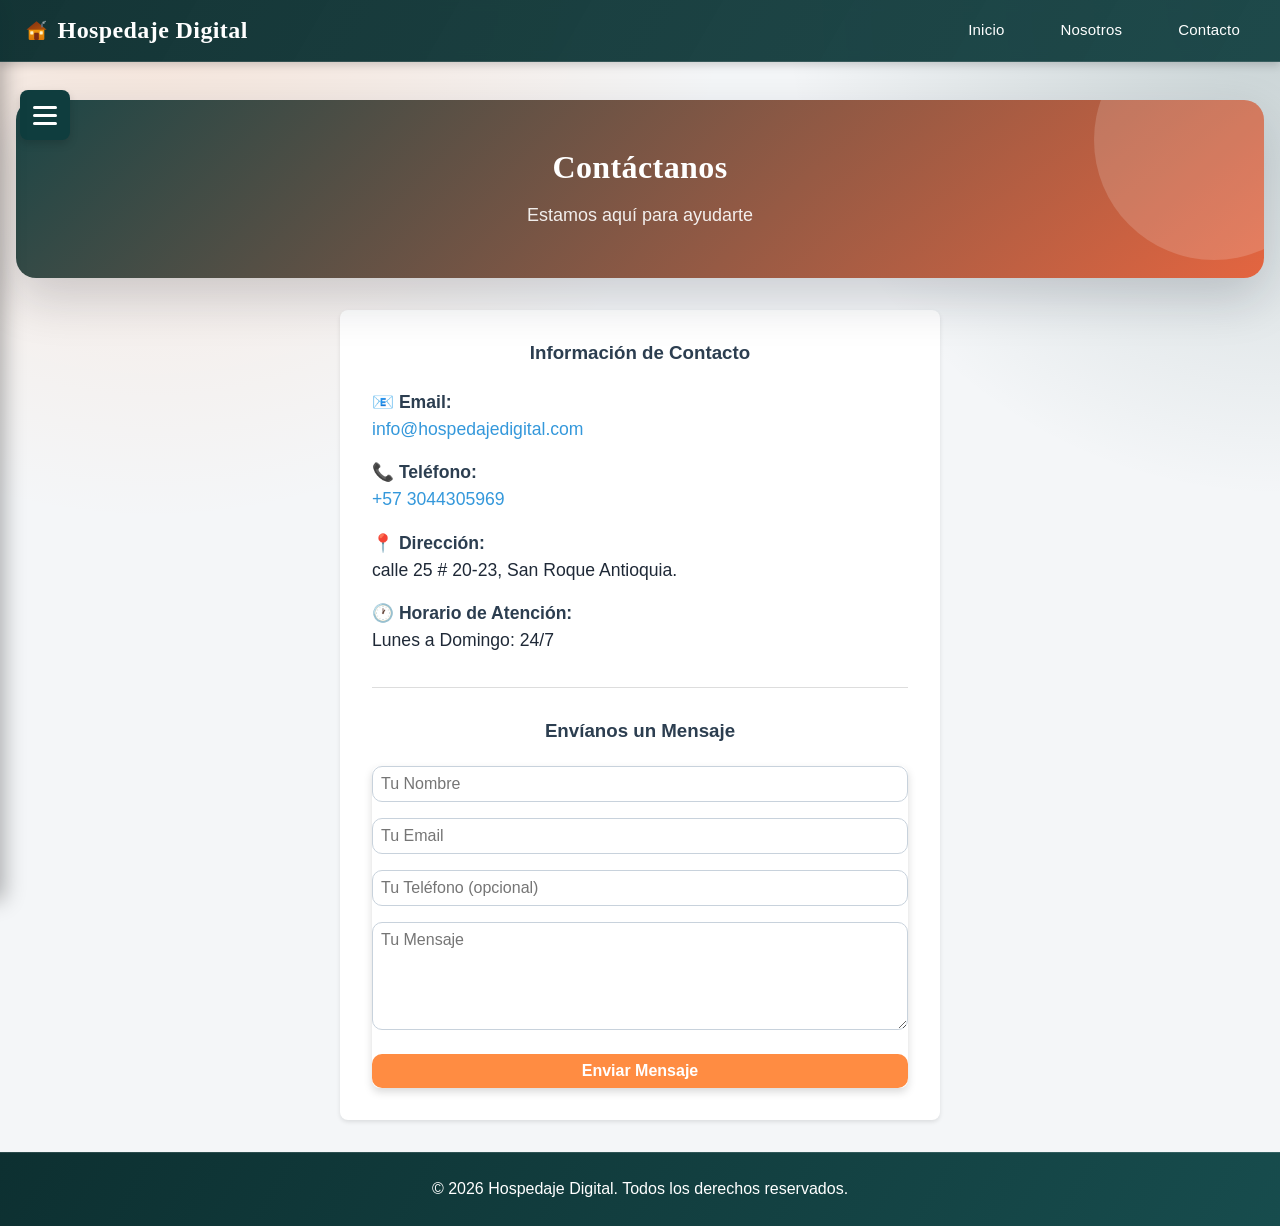
==== commit e8b08e80: "guardar todas las actualizaciones" ====
--- a/pages/contacto.html
+++ b/pages/contacto.html
@@ -128,12 +128,12 @@
                 
                 <p>
                     <strong>📞 Teléfono:</strong><br>
-                    <a href="tel:+571234567890">+57 123 456 7890</a>
+                    <a href="tel:+573044305969">+57 3044305969</a>
                 </p>
                 
                 <p>
                     <strong>📍 Dirección:</strong><br>
-                    Calle Principal #123, Ciudad, País
+                    calle 25 # 20-23, San Roque Antioquia.
                 </p>
                 
                 <p>
--- a/css/styles.css
+++ b/css/styles.css
@@ -498,6 +498,16 @@
 .crud-habitaciones-form textarea {
     min-height: 112px;
     resize: vertical;
+}
+
+.crud-habitaciones-form textarea#habitacion-admin-imagen {
+    min-height: 88px;
+}
+
+.crud-habitaciones-help {
+    color: var(--color-text-light);
+    font-size: var(--font-size-xs);
+    line-height: 1.45;
 }
 
 .crud-habitaciones-form input:focus,
@@ -532,7 +542,8 @@
 }
 
 .crud-habitaciones-mensaje.exito {
-    color: var(--color-success);
+    color: #14532d;
+    background: rgba(20, 83, 45, 0.08);
 }
 
 .crud-habitaciones-mensaje.error {
@@ -599,6 +610,7 @@
     position: absolute;
     top: 0.6rem;
     right: 0.8rem;
+    z-index: 1300;
     border: none;
     background: transparent;
     font-size: 2rem;
@@ -705,6 +717,27 @@
     display: flex;
     flex-wrap: wrap;
     gap: 0.5rem;
+}
+
+.btn-mini-icon {
+    width: 2.4rem;
+    height: 2.4rem;
+    display: inline-flex;
+    align-items: center;
+    justify-content: center;
+    padding: 0;
+    border-radius: 10px;
+}
+
+.btn-mini-icon svg {
+    width: 1.05rem;
+    height: 1.05rem;
+    fill: currentColor;
+}
+
+.btn-mini-ver {
+    background: #dcfce7;
+    color: #166534;
 }
 
 .crud-estado-control {
@@ -1025,8 +1058,13 @@
     box-shadow: 0 10px 24px rgba(15, 23, 42, 0.12);
 }
 
-.crud-servicios-mensaje.exito {
-    color: var(--color-success);
+#mensaje-servicio-admin.exito,
+#mensaje-servicio-admin.ok,
+#mensaje-servicio-admin-modal.exito,
+#mensaje-servicio-admin-modal.ok {
+    color: #14532d !important;
+    background: rgba(20, 83, 45, 0.14) !important;
+    border: 1px solid rgba(20, 83, 45, 0.35);
 }
 
 .crud-servicios-mensaje.error {
@@ -1108,6 +1146,208 @@
     display: flex;
     flex-wrap: wrap;
     gap: 0.5rem;
+}
+
+.crud-detalle-modal-content {
+    width: min(880px, 100%);
+}
+
+.detalle-admin-contenido {
+    margin-top: 1rem;
+}
+
+.detalle-admin-header {
+    display: flex;
+    align-items: flex-start;
+    justify-content: space-between;
+    gap: 1rem;
+    padding: 1rem 1.1rem;
+    border: 1px solid #dbe4f0;
+    border-radius: 16px;
+    background: linear-gradient(135deg, #f8fbff 0%, #ffffff 100%);
+    box-shadow: 0 14px 28px rgba(15, 23, 42, 0.08);
+    margin-bottom: 1rem;
+}
+
+.detalle-admin-header-copy {
+    min-width: 0;
+}
+
+.detalle-admin-kicker {
+    display: inline-flex;
+    align-items: center;
+    padding: 0.22rem 0.7rem;
+    margin-bottom: 0.55rem;
+    border-radius: 999px;
+    background: #e0f2fe;
+    color: #075985;
+    font-size: 0.74rem;
+    font-weight: 800;
+    letter-spacing: 0.06em;
+    text-transform: uppercase;
+}
+
+.detalle-admin-header h4 {
+    margin: 0;
+    font-size: 1.45rem;
+    color: #0f172a;
+    line-height: 1.15;
+}
+
+.detalle-admin-header p {
+    margin: 0.5rem 0 0;
+    color: #64748b;
+    line-height: 1.5;
+}
+
+.detalle-admin-grid {
+    display: grid;
+    gap: 1rem;
+}
+
+.detalle-admin-grid-habitacion {
+    grid-template-columns: minmax(240px, 360px) minmax(0, 1fr);
+}
+
+.detalle-admin-grid-servicio {
+    grid-template-columns: 1fr;
+}
+
+.detalle-admin-figure {
+    margin: 0;
+    border-radius: 16px;
+    overflow: hidden;
+    border: 1px solid #dbe4f0;
+    background: #f8fafc;
+    min-height: 260px;
+    box-shadow: 0 14px 28px rgba(15, 23, 42, 0.08);
+}
+
+.detalle-admin-gallery {
+    display: grid;
+    gap: 0.8rem;
+}
+
+.detalle-admin-figure-main {
+    min-height: 320px;
+}
+
+.detalle-admin-figure-main img {
+    min-height: 320px;
+}
+
+.detalle-admin-figure-empty {
+    min-height: 320px;
+}
+
+.detalle-admin-figure-empty img {
+    min-height: 320px;
+    object-fit: contain;
+    background: #f8fafc;
+}
+
+.detalle-admin-thumbs {
+    display: grid;
+    grid-template-columns: repeat(auto-fit, minmax(120px, 1fr));
+    gap: 0.7rem;
+}
+
+.detalle-admin-thumb {
+    margin: 0;
+    border-radius: 12px;
+    overflow: hidden;
+    border: 1px solid #dbe4f0;
+    background: #f8fafc;
+    aspect-ratio: 1 / 1;
+}
+
+.detalle-admin-thumb img {
+    display: block;
+    width: 100%;
+    height: 100%;
+    object-fit: cover;
+}
+
+.detalle-admin-figure img {
+    display: block;
+    width: 100%;
+    height: 100%;
+    min-height: 260px;
+    object-fit: cover;
+}
+
+.detalle-admin-body {
+    display: grid;
+    gap: 0.75rem;
+}
+
+.detalle-admin-body-full {
+    grid-template-columns: repeat(2, minmax(0, 1fr));
+}
+
+.detalle-admin-item {
+    padding: 0.85rem 0.95rem;
+    border: 1px solid #dbe4f0;
+    border-radius: 14px;
+    background: linear-gradient(180deg, #ffffff 0%, #f8fbff 100%);
+    box-shadow: 0 10px 20px rgba(15, 23, 42, 0.05);
+}
+
+.detalle-admin-item span {
+    display: block;
+    margin-bottom: 0.35rem;
+    font-size: 0.78rem;
+    text-transform: uppercase;
+    letter-spacing: 0.04em;
+    color: #64748b;
+    font-weight: 700;
+}
+
+.detalle-admin-item strong {
+    color: #0f172a;
+    font-size: 0.98rem;
+    line-height: 1.45;
+}
+
+.detalle-admin-code {
+    word-break: break-all;
+    font-size: 0.9rem;
+}
+
+.detalle-estado {
+    display: inline-flex;
+    align-items: center;
+    padding: 0.3rem 0.65rem;
+    border-radius: 999px;
+    font-weight: 700;
+    font-size: 0.82rem;
+}
+
+.detalle-estado.estado-disponible,
+.detalle-estado.activo {
+    background: #dcfce7;
+    color: #166534;
+}
+
+.detalle-estado.estado-no-disponible,
+.detalle-estado.inactivo {
+    background: #fee2e2;
+    color: #991b1b;
+}
+
+@media (max-width: 720px) {
+    .detalle-admin-header {
+        flex-direction: column;
+    }
+
+    .detalle-admin-grid-habitacion,
+    .detalle-admin-body-full {
+        grid-template-columns: 1fr;
+    }
+
+    .detalle-admin-thumbs {
+        grid-template-columns: repeat(2, minmax(0, 1fr));
+    }
 }
 
 .switch-estado-servicio {
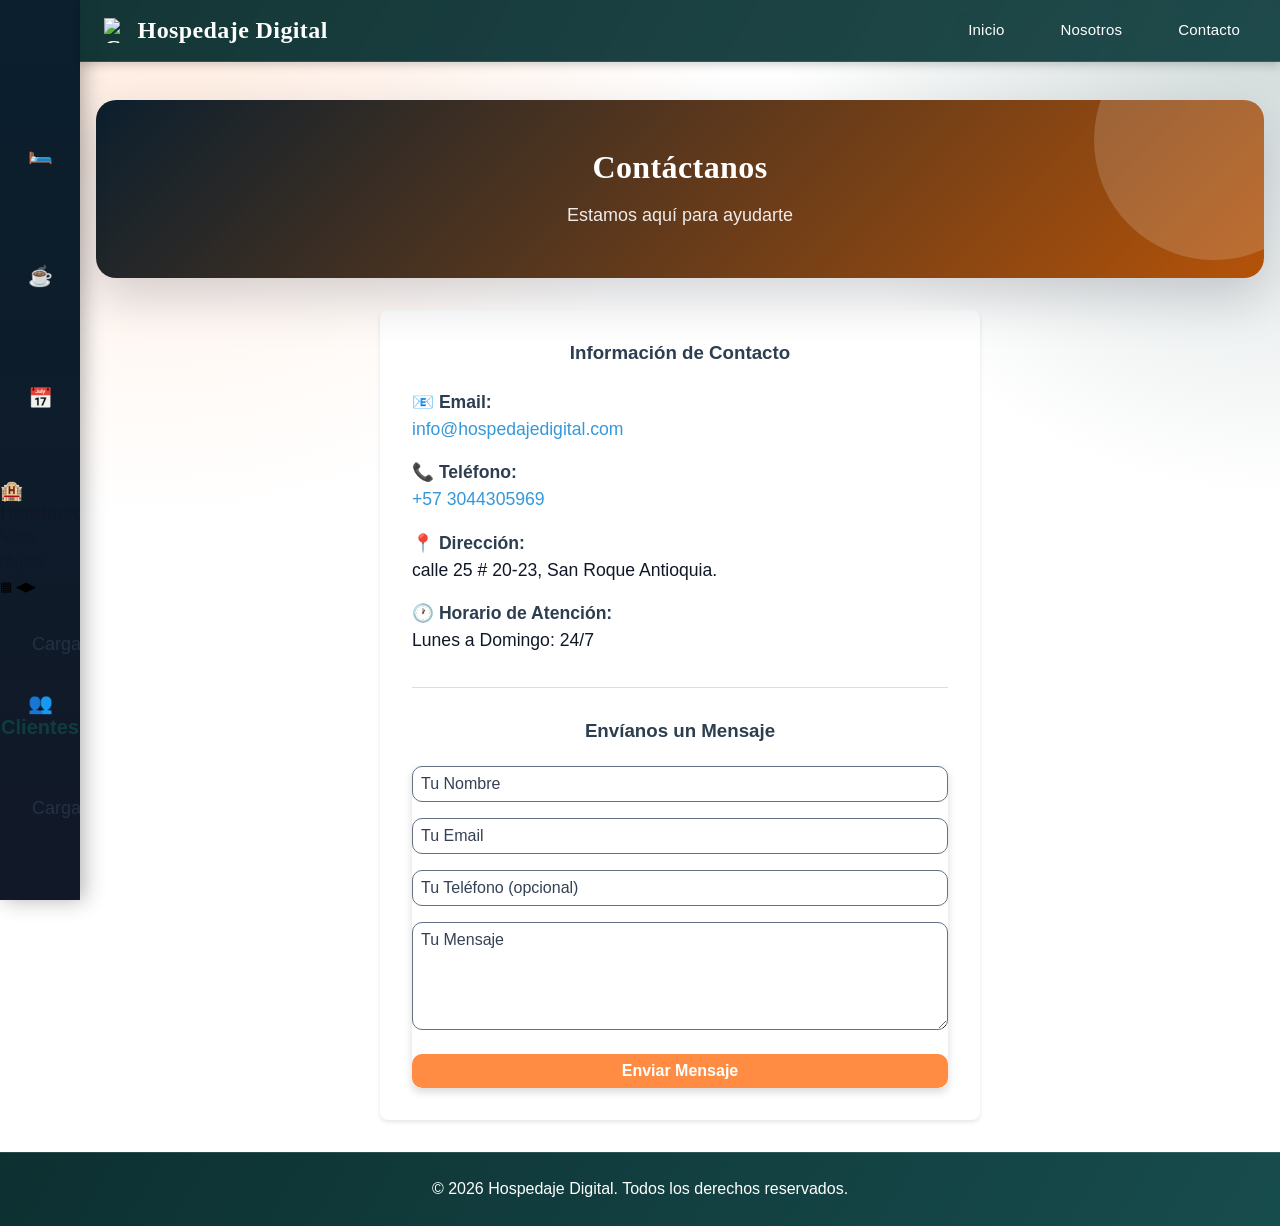
==== commit 54a5c0d1: "subir todas las actulizaciones de carpetas y archivos" ====
--- a/pages/contacto.html
+++ b/pages/contacto.html
@@ -205,12 +205,14 @@
         const closeBtn = document.getElementById('sidebar-close');
         const overlay = document.getElementById('sidebar-overlay');
         const mainWrapper = document.getElementById('main-wrapper');
+        const SIDEBAR_STATE_KEY = 'hospedaje_sidebar_open';
 
         // Abrir sidebar
         function openSidebar() {
             sidebar.classList.add('open');
             overlay.classList.add('active');
             mainWrapper.classList.add('sidebar-open');
+            localStorage.setItem(SIDEBAR_STATE_KEY, '1');
         }
 
         // Cerrar sidebar
@@ -218,6 +220,18 @@
             sidebar.classList.remove('open');
             overlay.classList.remove('active');
             mainWrapper.classList.remove('sidebar-open');
+            localStorage.setItem(SIDEBAR_STATE_KEY, '0');
+        }
+
+        function restaurarEstadoSidebar() {
+            const sidebarAbierto = localStorage.getItem(SIDEBAR_STATE_KEY) === '1';
+
+            if (sidebarAbierto && window.innerWidth > 768) {
+                openSidebar();
+                return;
+            }
+
+            closeSidebar();
         }
 
         // Event listeners
@@ -232,6 +246,8 @@
         if (overlay) {
             overlay.addEventListener('click', closeSidebar);
         }
+
+        restaurarEstadoSidebar();
 
         // Cerrar sidebar con tecla Escape
         document.addEventListener('keydown', (e) => {
@@ -245,10 +261,7 @@
             if (event) {
                 event.preventDefault();
             }
-            
-            // Cerrar el sidebar
-            closeSidebar();
-            
+
             // Redireccionar a la página principal
             window.location.href = '../index.html';
         }
--- a/css/styles.css
+++ b/css/styles.css
@@ -360,7 +360,7 @@
     align-items: flex-start;
     margin-bottom: var(--spacing-lg);
     padding: var(--spacing-lg);
-    background: linear-gradient(135deg, #ffffff 0%, #f8fbff 100%);
+    background: linear-gradient(135deg, #ffffff 0%, #fff5f0 100%);
     border: 1px solid #e2e8f0;
     border-radius: var(--border-radius-lg);
     box-shadow: var(--shadow-sm);
@@ -368,7 +368,7 @@
 
 .crud-habitaciones-header h3 {
     font-size: var(--font-size-xxl);
-    color: var(--color-primary);
+    color: #c2410c;
     margin-bottom: var(--spacing-xs);
 }
 
@@ -399,6 +399,76 @@
     transform: translateY(-1px);
 }
 
+/* ============================================
+   CAROUSEL - Modal de habitación
+   ============================================ */
+.carousel {
+    display: flex;
+    align-items: center;
+    gap: 0.5rem;
+    position: relative;
+    max-width: 520px;
+    margin: 0.6rem 0;
+}
+
+.carousel-viewport {
+    overflow: hidden;
+    width: 100%;
+    border-radius: 12px;
+    box-shadow: var(--shadow-sm);
+    background: var(--color-light-gray);
+}
+
+.carousel-track {
+    list-style: none;
+    display: flex;
+    gap: 0;
+    margin: 0;
+    padding: 0;
+    transition: transform 320ms ease;
+}
+
+.carousel-track li {
+    min-width: 100%;
+    flex: 0 0 100%;
+}
+
+.carousel-track img {
+    display: block;
+    width: 100%;
+    height: 320px; /* tamaño consistente */
+    object-fit: cover;
+}
+
+.carousel-btn {
+    background: rgba(0,0,0,0.55);
+    color: #fff;
+    border: none;
+    width: 42px;
+    height: 42px;
+    border-radius: 8px;
+    display: inline-flex;
+    align-items: center;
+    justify-content: center;
+    cursor: pointer;
+    font-size: 1.25rem;
+    transition: background 160ms ease, transform 120ms ease;
+}
+
+.carousel-btn:hover { background: rgba(0,0,0,0.7); transform: translateY(-1px); }
+
+.carousel-btn:active { transform: translateY(0); }
+
+.carousel-counter {
+    font-size: 0.85rem;
+    color: var(--color-text-light);
+    margin-top: 0.25rem;
+}
+
+@media (max-width: 520px) {
+    .carousel-track img { height: 220px; }
+}
+
 .btn-accion-principal {
     background: linear-gradient(135deg, var(--color-primary) 0%, var(--color-secondary) 100%);
     color: var(--color-white);
@@ -423,8 +493,6 @@
     justify-content: space-between;
     gap: var(--spacing-md);
     margin-bottom: var(--spacing-md);
-    position: relative;
-    z-index: 1205;
 }
 
 .crud-habitaciones-summary article {
@@ -444,7 +512,7 @@
 
 .crud-habitaciones-summary strong {
     font-size: 2rem;
-    color: var(--color-primary);
+    color: #c2410c;
 }
 
 .crud-habitaciones-layout {
@@ -463,7 +531,7 @@
 
 .crud-habitaciones-panel h4 {
     font-size: var(--font-size-xl);
-    color: var(--color-primary);
+    color: #c2410c;
     margin-bottom: var(--spacing-sm);
 }
 
@@ -516,8 +584,8 @@
 .crud-habitaciones-filtros input:focus,
 .crud-habitaciones-filtros select:focus {
     outline: none;
-    border-color: var(--color-secondary);
-    box-shadow: 0 0 0 3px rgba(37, 99, 235, 0.12);
+    border-color: #c2410c;
+    box-shadow: 0 0 0 3px rgba(194, 65, 12, 0.12);
 }
 
 .crud-habitaciones-form-actions {
@@ -627,6 +695,11 @@
     overflow: hidden;
 }
 
+/* Mantiene visible el sidebar cuando se abre un modal CRUD. */
+body.modal-open .sidebar {
+    z-index: 1302;
+}
+
 .crud-habitaciones-lista-top {
     display: flex;
     justify-content: space-between;
@@ -639,11 +712,20 @@
     display: flex;
     gap: 0.75rem;
     flex-wrap: wrap;
+    align-items: center;
     justify-content: flex-end;
 }
 
 .crud-habitaciones-filtros input {
+    flex: 1 1 240px;
+    width: auto;
     min-width: 240px;
+}
+
+.crud-habitaciones-filtros select {
+    flex: 0 0 170px;
+    width: auto;
+    min-width: 170px;
 }
 
 .crud-habitaciones-tabla-wrap {
@@ -661,7 +743,7 @@
 
 .crud-habitaciones-tabla thead th {
     background: #f8fafc;
-    color: var(--color-primary);
+    color: #c2410c;
     text-align: left;
     padding: 1rem;
     font-size: 0.8rem;
@@ -675,6 +757,11 @@
     border-bottom: 1px solid #edf2f7;
     vertical-align: top;
     color: var(--color-text);
+}
+
+.crud-habitaciones-tabla tbody td:nth-child(5),
+.crud-servicios-tabla tbody td:nth-child(6) {
+    vertical-align: middle;
 }
 
 .crud-habitaciones-tabla tbody tr:hover {
@@ -703,7 +790,7 @@
 
 .crud-habitaciones-nombre {
     font-weight: 700;
-    color: var(--color-primary);
+    color: #c2410c;
     margin-bottom: 0.35rem;
 }
 
@@ -950,8 +1037,6 @@
     justify-content: space-between;
     gap: var(--spacing-md);
     margin-bottom: var(--spacing-md);
-    position: relative;
-    z-index: 1205;
 }
 
 .crud-servicios-summary article {
@@ -1006,6 +1091,12 @@
     color: var(--color-text);
     font-weight: 600;
     font-size: var(--font-size-sm);
+}
+
+.campo-obligatorio {
+    color: var(--color-danger);
+    font-weight: 800;
+    margin-left: 0.15rem;
 }
 
 .crud-servicios-form input,
@@ -1088,11 +1179,20 @@
     display: flex;
     gap: 0.75rem;
     flex-wrap: wrap;
+    align-items: center;
     justify-content: flex-end;
 }
 
 .crud-servicios-filtros input {
+    flex: 1 1 240px;
+    width: auto;
     min-width: 240px;
+}
+
+.crud-servicios-filtros select {
+    flex: 0 0 170px;
+    width: auto;
+    min-width: 170px;
 }
 
 .crud-servicios-tabla-wrap {
@@ -1473,6 +1573,244 @@
 }
 
 /* ============================================
+   CRUD - CLIENTES
+   ============================================ */
+
+.crud-clientes-section {
+    margin-bottom: var(--spacing-xl);
+}
+
+.crud-clientes-toolbar {
+    display: flex;
+    align-items: center;
+    justify-content: space-between;
+    gap: var(--spacing-md);
+    margin-bottom: var(--spacing-md);
+}
+
+.crud-clientes-mensaje {
+    min-height: 1.5rem;
+    color: var(--color-text-light);
+    font-size: var(--font-size-sm);
+    display: inline-flex;
+    align-items: center;
+    padding: 0.5rem 0.75rem;
+    border-radius: 10px;
+    background: rgba(255, 255, 255, 0.98);
+    box-shadow: 0 10px 24px rgba(15, 23, 42, 0.12);
+}
+
+.crud-clientes-mensaje.error {
+    color: var(--color-danger);
+}
+
+#mensaje-cliente-admin.exito,
+#mensaje-cliente-admin.ok,
+#mensaje-cliente-admin-modal.exito,
+#mensaje-cliente-admin-modal.ok {
+    color: #14532d !important;
+    background: rgba(20, 83, 45, 0.14) !important;
+    border: 1px solid rgba(20, 83, 45, 0.35);
+}
+
+.crud-clientes-summary {
+    display: grid;
+    grid-template-columns: repeat(3, minmax(0, 1fr));
+    gap: var(--spacing-md);
+    margin-bottom: var(--spacing-lg);
+}
+
+.crud-clientes-summary article {
+    background: var(--color-white);
+    border: 1px solid #e2e8f0;
+    border-radius: var(--border-radius-lg);
+    padding: var(--spacing-md);
+    box-shadow: var(--shadow-sm);
+}
+
+.crud-clientes-summary span {
+    display: block;
+    color: var(--color-text-light);
+    font-size: var(--font-size-sm);
+    margin-bottom: var(--spacing-xs);
+}
+
+.crud-clientes-summary strong {
+    font-size: 2rem;
+    color: #c2410c;
+}
+
+.crud-clientes-layout {
+    display: grid;
+    grid-template-columns: 1fr;
+}
+
+.crud-clientes-panel {
+    background: var(--color-white);
+    border: 1px solid #e2e8f0;
+    border-radius: var(--border-radius-lg);
+    padding: var(--spacing-lg);
+    box-shadow: var(--shadow-sm);
+}
+
+.crud-clientes-lista-top {
+    display: flex;
+    justify-content: space-between;
+    gap: var(--spacing-md);
+    align-items: flex-start;
+    margin-bottom: var(--spacing-md);
+}
+
+.crud-clientes-lista-top h4 {
+    font-size: var(--font-size-xl);
+    color: #c2410c;
+    margin-bottom: var(--spacing-xs);
+}
+
+.crud-clientes-note {
+    color: var(--color-text-light);
+    margin: 0;
+}
+
+.crud-clientes-form {
+    display: grid;
+    gap: var(--spacing-md);
+    margin-top: var(--spacing-md);
+}
+
+.crud-clientes-form label {
+    display: grid;
+    gap: 0.5rem;
+    color: var(--color-text);
+    font-weight: 600;
+    font-size: var(--font-size-sm);
+}
+
+.crud-clientes-form input,
+.crud-clientes-form textarea,
+.crud-clientes-form select {
+    width: 100%;
+    padding: 0.9rem 1rem;
+    border: 1px solid #cbd5e1;
+    border-radius: 10px;
+    background: var(--color-white);
+    color: var(--color-text);
+    font: inherit;
+}
+
+.crud-clientes-form input:focus,
+.crud-clientes-form textarea:focus,
+.crud-clientes-form select:focus,
+.crud-clientes-filtros input:focus,
+.crud-clientes-filtros select:focus {
+    outline: none;
+    border-color: #c2410c;
+    box-shadow: 0 0 0 3px rgba(194, 65, 12, 0.12);
+}
+
+.crud-clientes-form-actions {
+    display: flex;
+    flex-wrap: wrap;
+    gap: 0.75rem;
+}
+
+.crud-clientes-filtros {
+    display: flex;
+    gap: 0.75rem;
+    flex-wrap: wrap;
+    align-items: center;
+    justify-content: flex-end;
+}
+
+.crud-clientes-filtros input,
+.crud-clientes-filtros select {
+    width: 100%;
+    padding: 0.9rem 1rem;
+    border: 1px solid #cbd5e1;
+    border-radius: 10px;
+    background: var(--color-white);
+    color: var(--color-text);
+    font: inherit;
+}
+
+.crud-clientes-filtros input {
+    flex: 1 1 280px;
+    width: auto;
+    min-width: 280px;
+}
+
+.crud-clientes-filtros select {
+    flex: 0 0 170px;
+    width: auto;
+    min-width: 170px;
+}
+
+.crud-clientes-tabla-wrap {
+    overflow: auto;
+    border: 1px solid #e2e8f0;
+    border-radius: 14px;
+    background: #fff;
+}
+
+.crud-clientes-tabla {
+    width: 100%;
+    min-width: 980px;
+    border-collapse: collapse;
+}
+
+.crud-clientes-tabla thead th {
+    background: #f8fafc;
+    color: #c2410c;
+    text-align: left;
+    font-weight: 700;
+    letter-spacing: 0.01em;
+    padding: 0.9rem;
+    border-bottom: 1px solid #e2e8f0;
+}
+
+.crud-clientes-tabla td {
+    padding: 0.9rem;
+    border-bottom: 1px solid #f1f5f9;
+    vertical-align: middle;
+}
+
+.crud-clientes-tabla tbody tr:hover {
+    background: #f8fafc;
+}
+
+.crud-clientes-acciones {
+    display: inline-flex;
+    gap: 0.45rem;
+    align-items: center;
+}
+
+@media (max-width: 1024px) {
+    .crud-clientes-lista-top {
+        flex-direction: column;
+    }
+
+    .crud-clientes-filtros {
+        width: 100%;
+        justify-content: flex-start;
+    }
+}
+
+@media (max-width: 720px) {
+    .crud-clientes-summary {
+        grid-template-columns: 1fr;
+    }
+
+    .crud-clientes-filtros input,
+    .crud-clientes-filtros select {
+        min-width: 100%;
+    }
+
+    .crud-clientes-tabla {
+        min-width: 1080px;
+    }
+}
+
+/* ============================================
    FOOTER
    ============================================ */
 
@@ -1650,6 +1988,10 @@
     background-color: var(--color-secondary);
     transform: scale(1.05);
 }
+.sidebar-toggle.is-hidden {
+    opacity: 0;
+    pointer-events: none;
+}
 
 /* Hamburger icon */
 .hamburger {
@@ -1685,20 +2027,21 @@
 .sidebar {
     position: fixed;
     top: 0;
-    left: -280px;
-    width: 280px;
+    left: 0;
+    width: 80px;
     height: 100vh;
     background: linear-gradient(180deg, var(--color-primary) 0%, #1a252f 100%);
     z-index: 1002;
-    transition: left var(--transition-base);
+    transition: width var(--transition-base);
     display: flex;
     flex-direction: column;
     box-shadow: 4px 0 20px rgba(0, 0, 0, 0.3);
     overflow-y: auto;
+    overflow-x: hidden;
 }
 
 .sidebar.open {
-    left: 0;
+    width: 280px;
 }
 
 /* Header del sidebar */
@@ -1708,6 +2051,14 @@
     justify-content: space-between;
     align-items: center;
     border-bottom: 1px solid rgba(255, 255, 255, 0.1);
+    opacity: 0;
+    visibility: hidden;
+    transition: opacity var(--transition-base), visibility var(--transition-base);
+}
+
+.sidebar.open .sidebar-header {
+    opacity: 1;
+    visibility: visible;
 }
 
 .sidebar-header h2 {
@@ -1734,6 +2085,7 @@
 /* Navegación del sidebar */
 .sidebar-nav {
     padding: var(--spacing-md);
+    padding-top: var(--spacing-lg);
     flex: 1;
 }
 
@@ -1744,6 +2096,14 @@
     letter-spacing: 1px;
     margin-bottom: var(--spacing-md);
     padding-left: var(--spacing-sm);
+    opacity: 0;
+    visibility: hidden;
+    transition: opacity var(--transition-base), visibility var(--transition-base);
+}
+
+.sidebar.open .sidebar-nav h3 {
+    opacity: 1;
+    visibility: visible;
 }
 
 .sidebar-nav ul {
@@ -1759,29 +2119,53 @@
 .sidebar-nav a {
     display: flex;
     align-items: center;
-    padding: var(--spacing-sm) var(--spacing-md);
+    justify-content: center;
+    padding: var(--spacing-md);
     color: rgba(255, 255, 255, 0.96);
     text-decoration: none;
     border-radius: var(--border-radius-sm);
     transition: all var(--transition-base);
+    flex-direction: column;
+}
+
+.sidebar.open .sidebar-nav a {
+    justify-content: flex-start;
+    flex-direction: row;
 }
 
 .sidebar-nav a:hover {
     background-color: rgba(255, 255, 255, 0.1);
     color: var(--color-white);
+}
+
+.sidebar.open .sidebar-nav a:hover {
     transform: translateX(5px);
 }
 
 .sidebar-nav a .icon {
     font-size: 20px;
-    margin-right: var(--spacing-sm);
+    margin-right: 0;
+    margin-bottom: var(--spacing-xs);
     width: 30px;
     text-align: center;
+}
+
+.sidebar.open .sidebar-nav a .icon {
+    margin-right: var(--spacing-sm);
+    margin-bottom: 0;
 }
 
 .sidebar-nav a .text {
     font-size: var(--font-size-base);
     font-weight: var(--font-weight-medium);
+    opacity: 0;
+    visibility: hidden;
+    transition: opacity var(--transition-base), visibility var(--transition-base);
+}
+
+.sidebar.open .sidebar-nav a .text {
+    opacity: 1;
+    visibility: visible;
 }
 
 /* Footer del sidebar */
@@ -1789,6 +2173,14 @@
     padding: var(--spacing-md);
     border-top: 1px solid rgba(255, 255, 255, 0.1);
     text-align: center;
+    opacity: 0;
+    visibility: hidden;
+    transition: opacity var(--transition-base), visibility var(--transition-base);
+}
+
+.sidebar.open .sidebar-footer {
+    opacity: 1;
+    visibility: visible;
 }
 
 .sidebar-footer p {
@@ -1838,6 +2230,7 @@
 /* Ajuste del contenido principal cuando el sidebar está abierto */
 .main-wrapper {
     transition: margin-left var(--transition-base);
+    margin-left: 80px;
 }
 
 .main-wrapper.sidebar-open {
@@ -1856,6 +2249,10 @@
     .sidebar {
         width: 100%;
         left: -100%;
+    }
+    
+    .main-wrapper {
+        margin-left: 0;
     }
     
     .main-wrapper.sidebar-open {
